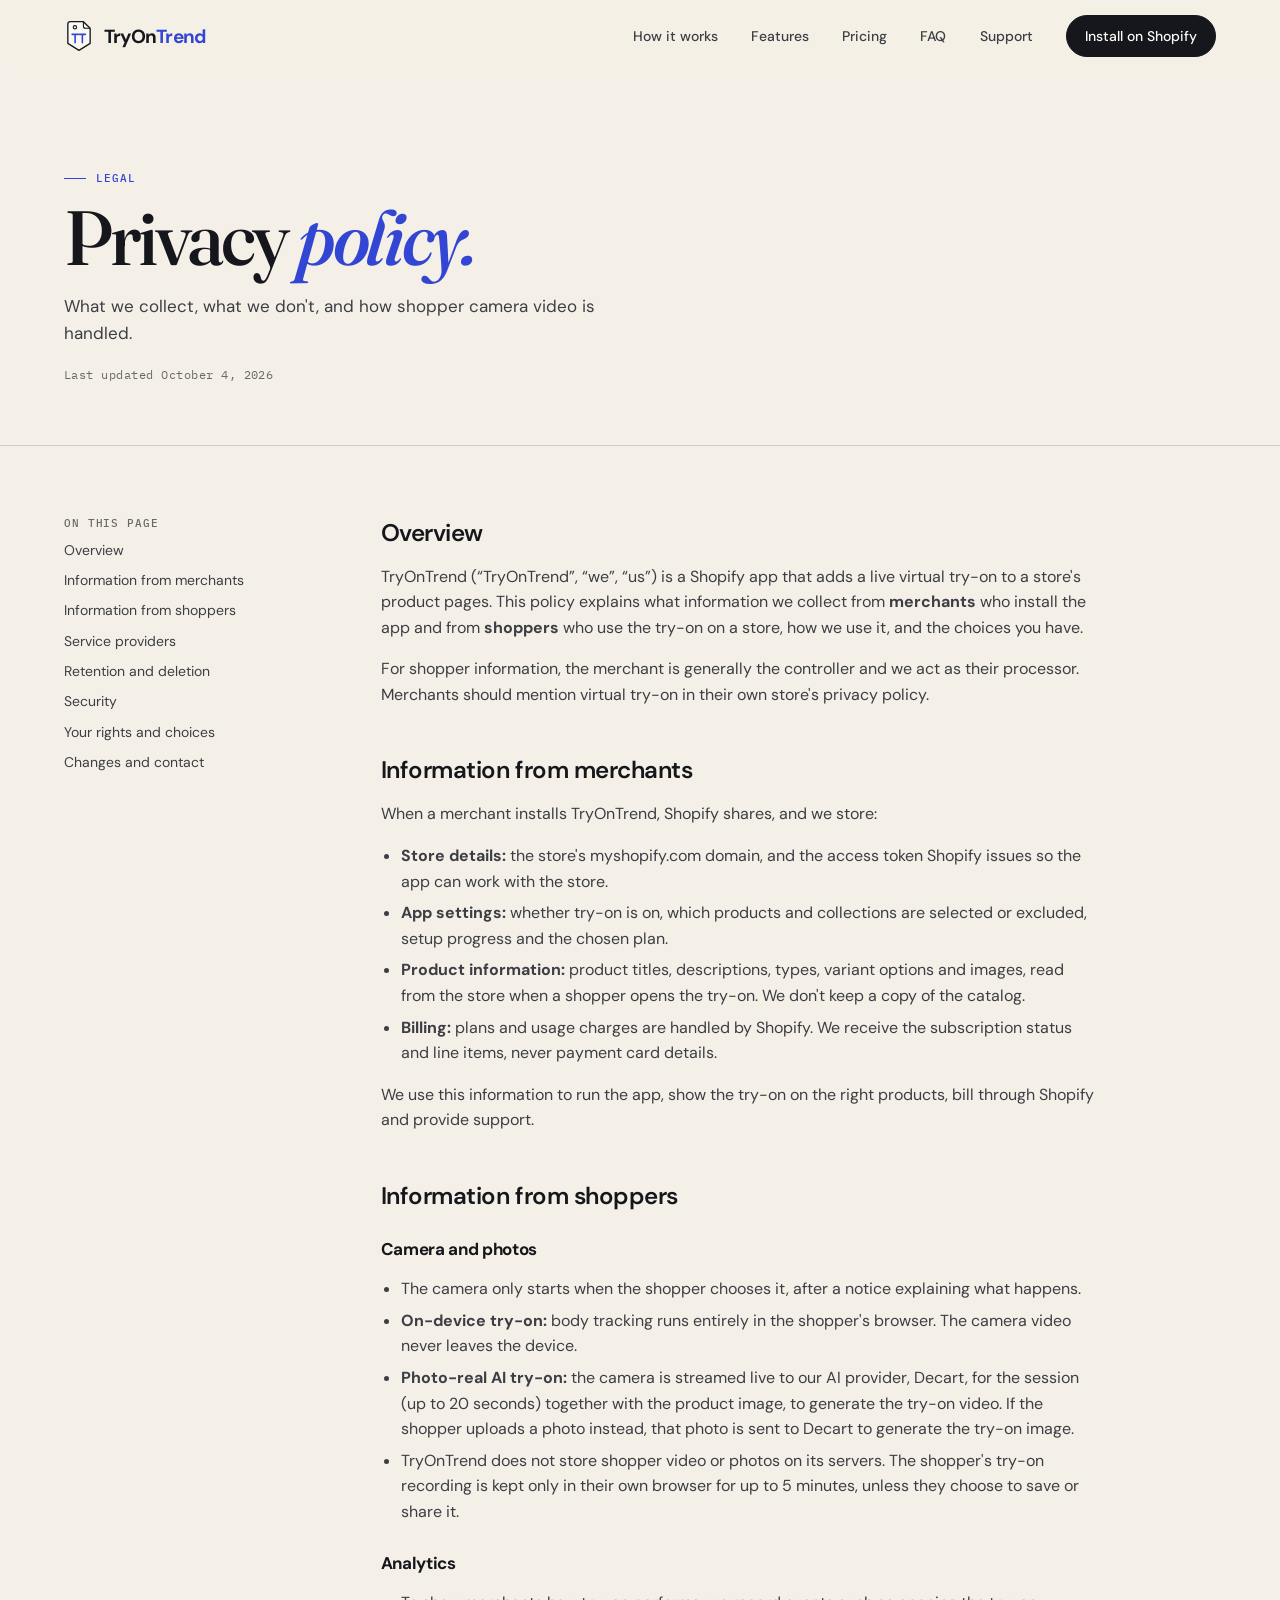
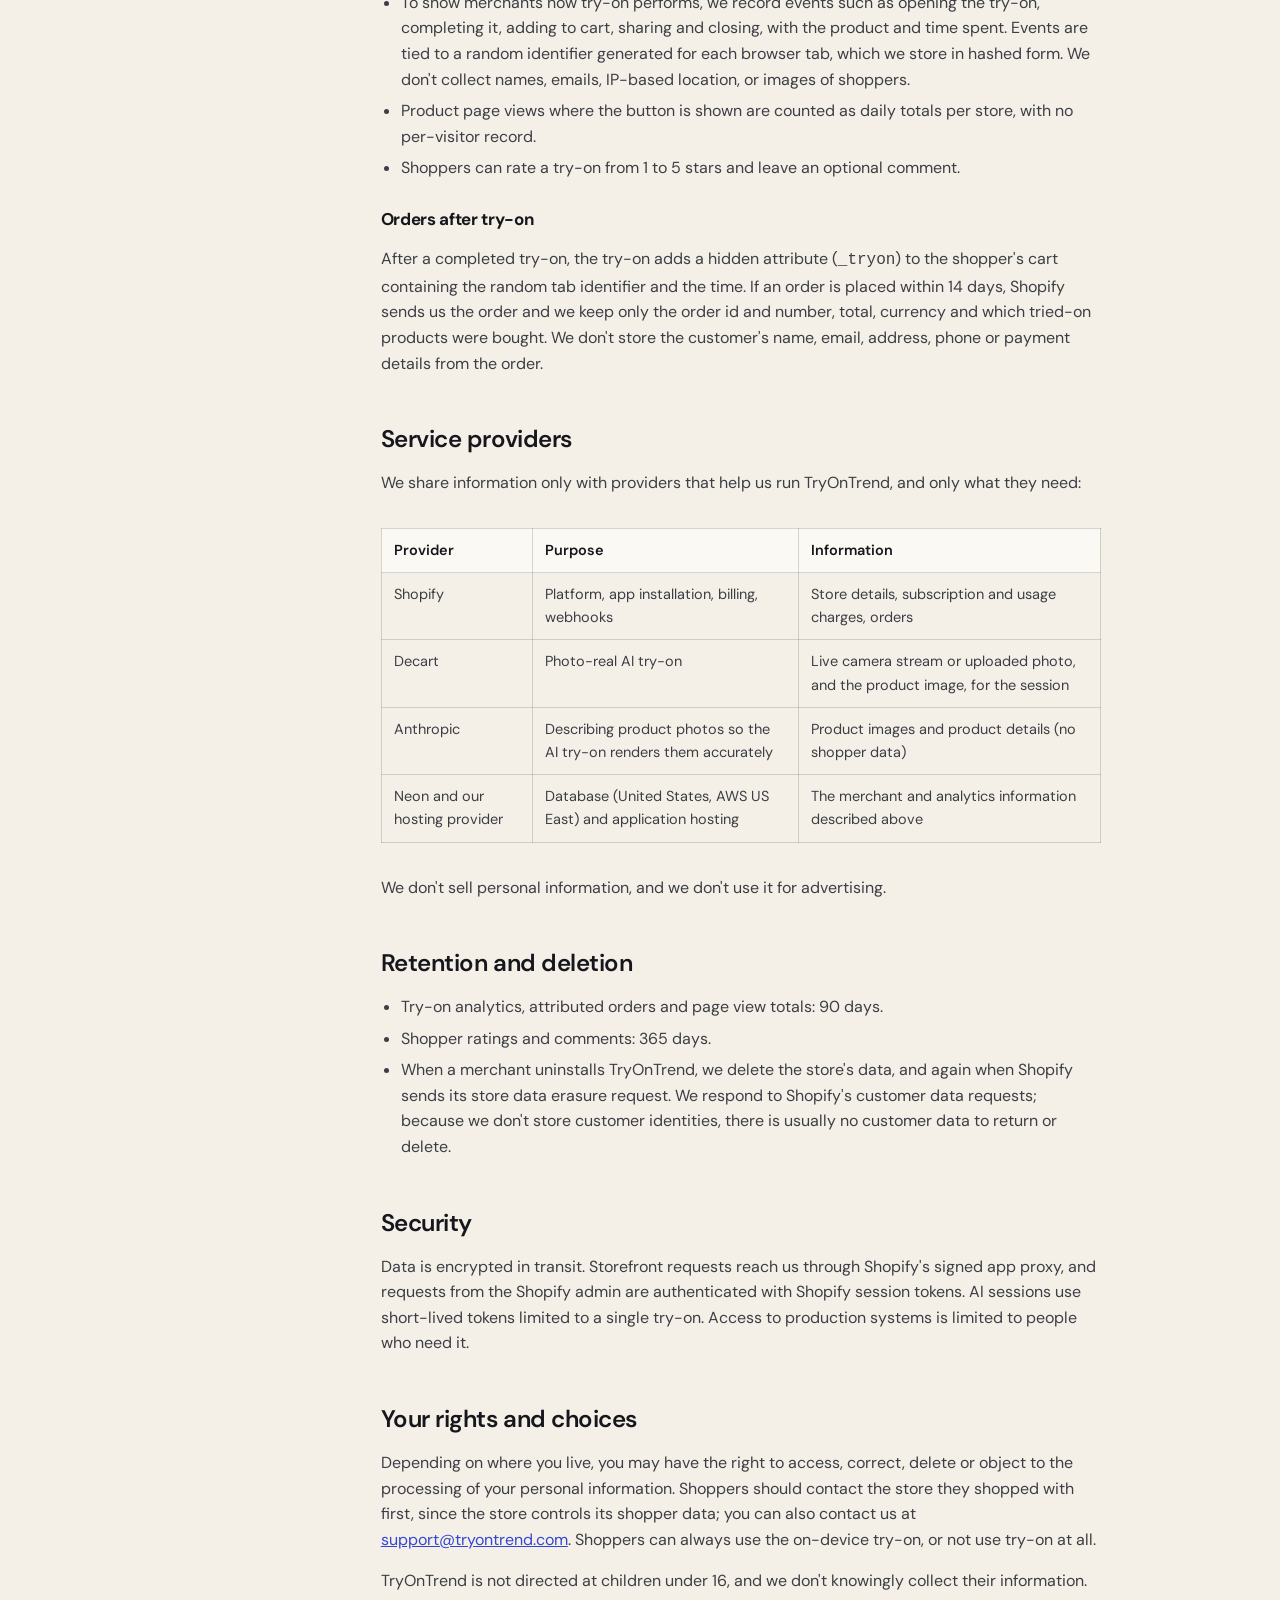
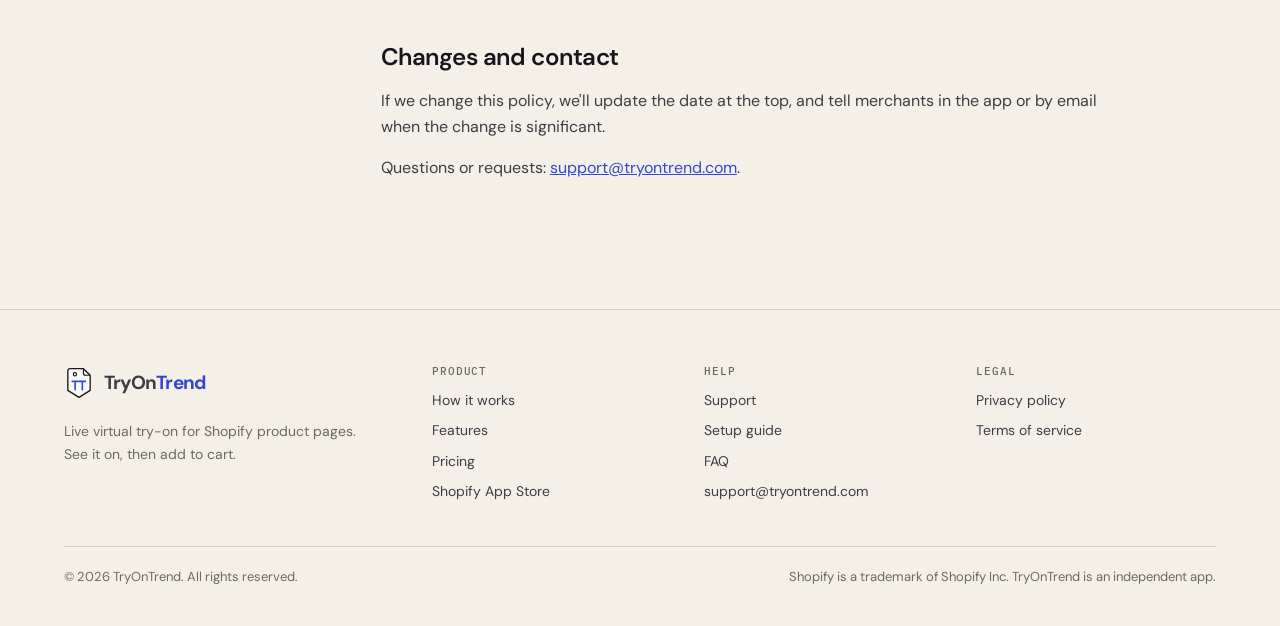
==== privacy/index.html @ 8ca2aa45 "Rebuild tryontrend.com: full site with support, privacy and terms - Home: hero, how it works, photo-" ====
<!doctype html>
<html lang="en">
<head>
  <meta charset="utf-8">
  <meta name="viewport" content="width=device-width, initial-scale=1">
  <title>Privacy policy · TryOnTrend</title>
  <meta name="description" content="How TryOnTrend handles merchant and shopper information, including camera video for virtual try-on.">
  <link rel="canonical" href="https://tryontrend.com/privacy/">
  <meta name="theme-color" content="#f4f0e7">
  <link rel="icon" href="/assets/favicon.svg" type="image/svg+xml">
  <meta property="og:type" content="website">
  <meta property="og:site_name" content="TryOnTrend">
  <meta property="og:title" content="Privacy policy · TryOnTrend">
  <meta property="og:description" content="How TryOnTrend handles merchant and shopper information, including camera video for virtual try-on.">
  <meta property="og:url" content="https://tryontrend.com/privacy/">
  <meta property="og:image" content="https://tryontrend.com/assets/img/og.jpg">
  <meta property="og:image:width" content="1200">
  <meta property="og:image:height" content="630">
  <meta name="twitter:card" content="summary_large_image">
  <link rel="preconnect" href="https://fonts.googleapis.com">
  <link rel="preconnect" href="https://fonts.gstatic.com" crossorigin>
  <link rel="stylesheet" href="https://fonts.googleapis.com/css2?family=DM+Sans:opsz,wght@9..40,400;9..40,500;9..40,600;9..40,700&family=Fraunces:ital,opsz,wght@0,9..144,500;1,9..144,500&family=IBM+Plex+Mono:wght@400;500&display=swap">
  <link rel="stylesheet" href="/assets/css/site.css">
  <script src="/assets/js/site.js" defer></script>
</head>
<body>
  <a class="skip-link" href="#main">Skip to content</a>
  <header class="site-header">
    <div class="wrap header-inner">
      <a class="brand" href="/" aria-label="TryOnTrend home"><svg viewBox="0 0 36 40" aria-hidden="true" focusable="false"><path d="M7.2 2.8h16.1l8.1 7.8v18.3L18 37.2 4.6 28.9V5.4a2.6 2.6 0 0 1 2.6-2.6Z" fill="#fbf9f3" stroke="#16171d" stroke-width="1.6" stroke-linejoin="round"/><path d="M23.3 3v5.2a2.4 2.4 0 0 0 2.4 2.4h5.2" fill="none" stroke="#16171d" stroke-width="1.3" stroke-linejoin="round"/><circle cx="13.1" cy="9.5" r="2" fill="none" stroke="#16171d" stroke-width="1.3"/><path d="M9.7 18h7.3M13.35 18v10M18.4 18h7.3M22.05 18v10" fill="none" stroke="#3346d3" stroke-width="1.9" stroke-linecap="round"/></svg><span class="brand-name">TryOn<span>Trend</span></span></a>
      <button class="menu-toggle" type="button" aria-expanded="false" aria-controls="nav-panel" aria-label="Open menu"><svg viewBox="0 0 24 24" fill="none" stroke="currentColor" stroke-width="2" stroke-linecap="round" stroke-linejoin="round" aria-hidden="true" focusable="false"><path d="M4 7h16M4 12h16M4 17h16"/></svg></button>
      <div class="nav-panel" id="nav-panel">
        <nav class="nav" aria-label="Main">
          <a href="/#how-it-works">How it works</a>
          <a href="/#features">Features</a>
          <a href="/#pricing">Pricing</a>
          <a href="/#faq">FAQ</a>
          <a href="/support/">Support</a>
          <a class="btn header-cta" href="https://apps.shopify.com/tryontrend">Install on Shopify</a>
        </nav>
      </div>
    </div>
  </header>

  <main id="main">
    <section class="page-hero">
      <div class="wrap">
        <p class="kicker">Legal</p>
        <h1 class="display">Privacy <em>policy.</em></h1>
        <p class="lede">What we collect, what we don't, and how shopper camera video is handled.</p>
        <p class="mono muted" style="margin-top:18px">Last updated October 4, 2026</p>
      </div>
    </section>
    <div class="wrap doc">
      <nav class="toc" aria-label="On this page">
        <p>On this page</p>
        <ol>
            <li><a href="#overview">Overview</a></li>
            <li><a href="#merchants">Information from merchants</a></li>
            <li><a href="#shoppers">Information from shoppers</a></li>
            <li><a href="#sharing">Service providers</a></li>
            <li><a href="#retention">Retention and deletion</a></li>
            <li><a href="#security">Security</a></li>
            <li><a href="#rights">Your rights and choices</a></li>
            <li><a href="#changes">Changes and contact</a></li>
        </ol>
      </nav>
      <article class="prose">
          <h2 id="overview">Overview</h2>
          <p>TryOnTrend (“TryOnTrend”, “we”, “us”) is a Shopify app that adds a live virtual try-on to a store's product pages. This policy explains what information we collect from <strong>merchants</strong> who install the app and from <strong>shoppers</strong> who use the try-on on a store, how we use it, and the choices you have.</p>
          <p>For shopper information, the merchant is generally the controller and we act as their processor. Merchants should mention virtual try-on in their own store's privacy policy.</p>
          <h2 id="merchants">Information from merchants</h2>
          <p>When a merchant installs TryOnTrend, Shopify shares, and we store:</p>
          <ul>
            <li><strong>Store details:</strong> the store's myshopify.com domain, and the access token Shopify issues so the app can work with the store.</li>
            <li><strong>App settings:</strong> whether try-on is on, which products and collections are selected or excluded, setup progress and the chosen plan.</li>
            <li><strong>Product information:</strong> product titles, descriptions, types, variant options and images, read from the store when a shopper opens the try-on. We don't keep a copy of the catalog.</li>
            <li><strong>Billing:</strong> plans and usage charges are handled by Shopify. We receive the subscription status and line items, never payment card details.</li>
          </ul>
          <p>We use this information to run the app, show the try-on on the right products, bill through Shopify and provide support.</p>
          <h2 id="shoppers">Information from shoppers</h2>
          <h3>Camera and photos</h3>
          <ul>
            <li>The camera only starts when the shopper chooses it, after a notice explaining what happens.</li>
            <li><strong>On-device try-on:</strong> body tracking runs entirely in the shopper's browser. The camera video never leaves the device.</li>
            <li><strong>Photo-real AI try-on:</strong> the camera is streamed live to our AI provider, Decart, for the session (up to 20 seconds) together with the product image, to generate the try-on video. If the shopper uploads a photo instead, that photo is sent to Decart to generate the try-on image.</li>
            <li>TryOnTrend does not store shopper video or photos on its servers. The shopper's try-on recording is kept only in their own browser for up to 5 minutes, unless they choose to save or share it.</li>
          </ul>
          <h3>Analytics</h3>
          <ul>
            <li>To show merchants how try-on performs, we record events such as opening the try-on, completing it, adding to cart, sharing and closing, with the product and time spent. Events are tied to a random identifier generated for each browser tab, which we store in hashed form. We don't collect names, emails, IP-based location, or images of shoppers.</li>
            <li>Product page views where the button is shown are counted as daily totals per store, with no per-visitor record.</li>
            <li>Shoppers can rate a try-on from 1 to 5 stars and leave an optional comment.</li>
          </ul>
          <h3>Orders after try-on</h3>
          <p>After a completed try-on, the try-on adds a hidden attribute (<code>_tryon</code>) to the shopper's cart containing the random tab identifier and the time. If an order is placed within 14 days, Shopify sends us the order and we keep only the order id and number, total, currency and which tried-on products were bought. We don't store the customer's name, email, address, phone or payment details from the order.</p>
          <h2 id="sharing">Service providers</h2>
          <p>We share information only with providers that help us run TryOnTrend, and only what they need:</p>
          <div class="table-scroll">
            <table>
              <thead><tr><th>Provider</th><th>Purpose</th><th>Information</th></tr></thead>
              <tbody>
                <tr><td>Shopify</td><td>Platform, app installation, billing, webhooks</td><td>Store details, subscription and usage charges, orders</td></tr>
                <tr><td>Decart</td><td>Photo-real AI try-on</td><td>Live camera stream or uploaded photo, and the product image, for the session</td></tr>
                <tr><td>Anthropic</td><td>Describing product photos so the AI try-on renders them accurately</td><td>Product images and product details (no shopper data)</td></tr>
                <tr><td>Neon and our hosting provider</td><td>Database (United States, AWS US East) and application hosting</td><td>The merchant and analytics information described above</td></tr>
              </tbody>
            </table>
          </div>
          <p>We don't sell personal information, and we don't use it for advertising.</p>
          <h2 id="retention">Retention and deletion</h2>
          <ul>
            <li>Try-on analytics, attributed orders and page view totals: 90 days.</li>
            <li>Shopper ratings and comments: 365 days.</li>
            <li>When a merchant uninstalls TryOnTrend, we delete the store's data, and again when Shopify sends its store data erasure request. We respond to Shopify's customer data requests; because we don't store customer identities, there is usually no customer data to return or delete.</li>
          </ul>
          <h2 id="security">Security</h2>
          <p>Data is encrypted in transit. Storefront requests reach us through Shopify's signed app proxy, and requests from the Shopify admin are authenticated with Shopify session tokens. AI sessions use short-lived tokens limited to a single try-on. Access to production systems is limited to people who need it.</p>
          <h2 id="rights">Your rights and choices</h2>
          <p>Depending on where you live, you may have the right to access, correct, delete or object to the processing of your personal information. Shoppers should contact the store they shopped with first, since the store controls its shopper data; you can also contact us at <a href="mailto:support@tryontrend.com">support@tryontrend.com</a>. Shoppers can always use the on-device try-on, or not use try-on at all.</p>
          <p>TryOnTrend is not directed at children under 16, and we don't knowingly collect their information.</p>
          <h2 id="changes">Changes and contact</h2>
          <p>If we change this policy, we'll update the date at the top, and tell merchants in the app or by email when the change is significant.</p>
          <p>Questions or requests: <a href="mailto:support@tryontrend.com">support@tryontrend.com</a>.</p>
      </article>
    </div>
  </main>
  <footer class="site-footer">
    <div class="wrap">
      <div class="footer-grid">
        <div>
          <a class="brand" href="/" aria-label="TryOnTrend home"><svg viewBox="0 0 36 40" aria-hidden="true" focusable="false"><path d="M7.2 2.8h16.1l8.1 7.8v18.3L18 37.2 4.6 28.9V5.4a2.6 2.6 0 0 1 2.6-2.6Z" fill="#fbf9f3" stroke="#16171d" stroke-width="1.6" stroke-linejoin="round"/><path d="M23.3 3v5.2a2.4 2.4 0 0 0 2.4 2.4h5.2" fill="none" stroke="#16171d" stroke-width="1.3" stroke-linejoin="round"/><circle cx="13.1" cy="9.5" r="2" fill="none" stroke="#16171d" stroke-width="1.3"/><path d="M9.7 18h7.3M13.35 18v10M18.4 18h7.3M22.05 18v10" fill="none" stroke="#3346d3" stroke-width="1.9" stroke-linecap="round"/></svg><span class="brand-name">TryOn<span>Trend</span></span></a>
          <p>Live virtual try-on for Shopify product pages. See it on, then add to cart.</p>
        </div>
        <div>
          <h2>Product</h2>
          <ul>
            <li><a href="/#how-it-works">How it works</a></li>
            <li><a href="/#features">Features</a></li>
            <li><a href="/#pricing">Pricing</a></li>
            <li><a href="https://apps.shopify.com/tryontrend">Shopify App Store</a></li>
          </ul>
        </div>
        <div>
          <h2>Help</h2>
          <ul>
            <li><a href="/support/">Support</a></li>
            <li><a href="/support/#setup">Setup guide</a></li>
            <li><a href="/#faq">FAQ</a></li>
            <li><a href="mailto:support@tryontrend.com">support@tryontrend.com</a></li>
          </ul>
        </div>
        <div>
          <h2>Legal</h2>
          <ul>
            <li><a href="/privacy/">Privacy policy</a></li>
            <li><a href="/terms/">Terms of service</a></li>
          </ul>
        </div>
      </div>
      <div class="footer-bottom">
        <span>© <span data-year>2026</span> TryOnTrend. All rights reserved.</span>
        <span>Shopify is a trademark of Shopify Inc. TryOnTrend is an independent app.</span>
      </div>
    </div>
  </footer>
</body>
</html>
---- assets/css/site.css ----
/* TryOnTrend site. Static, no build step. Shared by every page. */

:root {
  --paper: #f4f0e7;
  --paper-2: #fbf9f3;
  --paper-3: #ebe5d8;
  --ink: #16171d;
  --ink-2: #3d3e45;
  --muted: #6b6a62;
  --cobalt: #3346d3;
  --cobalt-deep: #2434b0;
  --cobalt-soft: #dde2ff;
  --tomato: #e15e43;
  --live: #1f8a4c;
  --line: rgba(22, 23, 29, 0.16);
  --line-strong: rgba(22, 23, 29, 0.32);
  --display: "Fraunces", Georgia, "Times New Roman", serif;
  --sans: "DM Sans", "Helvetica Neue", Arial, sans-serif;
  --mono: "IBM Plex Mono", ui-monospace, "SFMono-Regular", Menlo, monospace;
  --content: 1200px;
  --gutter: clamp(20px, 5vw, 64px);
  --radius: 14px;
}

*,
*::before,
*::after {
  box-sizing: border-box;
}

html {
  scroll-behavior: smooth;
  scroll-padding-top: 88px;
  -webkit-text-size-adjust: 100%;
}

@media (prefers-reduced-motion: reduce) {
  html {
    scroll-behavior: auto;
  }
  *,
  *::before,
  *::after {
    animation: none !important;
    transition: none !important;
  }
}

body {
  margin: 0;
  color: var(--ink);
  background: var(--paper);
  font: 16px/1.6 var(--sans);
  -webkit-font-smoothing: antialiased;
  overflow-x: hidden;
}

img {
  display: block;
  max-width: 100%;
  height: auto;
}

a {
  color: inherit;
}

a:focus-visible,
button:focus-visible,
summary:focus-visible {
  outline: 3px solid var(--tomato);
  outline-offset: 3px;
  border-radius: 4px;
}

.wrap {
  width: min(100% - var(--gutter) * 2, var(--content));
  margin-inline: auto;
}

.skip-link {
  position: absolute;
  left: 12px;
  top: -60px;
  z-index: 100;
  padding: 10px 14px;
  background: var(--ink);
  color: var(--paper-2);
  text-decoration: none;
  border-radius: 8px;
}

.skip-link:focus {
  top: 12px;
}

.visually-hidden {
  position: absolute !important;
  width: 1px;
  height: 1px;
  overflow: hidden;
  clip: rect(0 0 0 0);
  white-space: nowrap;
}

/* Type ------------------------------------------------------------------- */

.kicker {
  display: inline-flex;
  align-items: center;
  gap: 10px;
  margin: 0 0 18px;
  color: var(--cobalt);
  font: 500 11px/1 var(--mono);
  letter-spacing: 0.09em;
  text-transform: uppercase;
}

.kicker::before {
  content: "";
  width: 22px;
  height: 1px;
  background: currentColor;
}

.display {
  margin: 0;
  font-family: var(--display);
  font-weight: 500;
  letter-spacing: -0.045em;
  line-height: 0.95;
}

.display em {
  color: var(--cobalt);
  font-style: italic;
}

h2.display {
  font-size: clamp(40px, 5.4vw, 68px);
}

h3 {
  margin: 0;
  font-size: 20px;
  line-height: 1.25;
  letter-spacing: -0.02em;
}

.lede {
  max-width: 540px;
  margin: 18px 0 0;
  color: var(--ink-2);
  font-size: 17px;
}

.mono {
  font-family: var(--mono);
  font-size: 12px;
  letter-spacing: 0.04em;
}

.muted {
  color: var(--muted);
}

/* Buttons ------------------------------------------------------------------ */

.btn {
  display: inline-flex;
  align-items: center;
  justify-content: center;
  gap: 10px;
  min-height: 48px;
  padding: 0 22px;
  border: 1px solid var(--ink);
  border-radius: 999px;
  background: var(--ink);
  color: var(--paper-2);
  font: 600 14px/1 var(--sans);
  text-decoration: none;
  cursor: pointer;
  transition: background 0.2s, border-color 0.2s, color 0.2s, transform 0.2s;
}

.btn:hover {
  background: var(--cobalt);
  border-color: var(--cobalt);
  transform: translateY(-1px);
}

.btn-ghost {
  background: transparent;
  color: var(--ink);
  border-color: var(--line-strong);
}

.btn-ghost:hover {
  color: var(--paper-2);
}

.btn-light {
  background: var(--paper-2);
  color: var(--ink);
  border-color: var(--paper-2);
}

.btn-light:hover {
  background: var(--ink);
  border-color: var(--ink);
  color: var(--paper-2);
}

.btn svg {
  width: 16px;
  height: 16px;
  flex: none;
}

/* Header ------------------------------------------------------------------- */

.site-header {
  position: sticky;
  top: 0;
  z-index: 50;
  background: rgba(244, 240, 231, 0.86);
  backdrop-filter: saturate(1.4) blur(12px);
  -webkit-backdrop-filter: saturate(1.4) blur(12px);
  border-bottom: 1px solid transparent;
  transition: border-color 0.2s;
}

.site-header.scrolled {
  border-bottom-color: var(--line);
}

.header-inner {
  display: flex;
  align-items: center;
  justify-content: space-between;
  gap: 20px;
  min-height: 72px;
}

.brand {
  display: inline-flex;
  align-items: center;
  gap: 10px;
  text-decoration: none;
}

.brand svg {
  width: 30px;
  height: 34px;
  flex: none;
}

.brand-name {
  font: 700 19px/1 var(--sans);
  letter-spacing: -0.04em;
}

.brand-name span {
  color: var(--cobalt);
}

.nav {
  display: flex;
  align-items: center;
  gap: clamp(18px, 2.6vw, 34px);
}

.nav a {
  font-size: 14px;
  font-weight: 500;
  text-decoration: none;
  color: var(--ink-2);
  transition: color 0.2s;
}

.nav a:hover,
.nav a[aria-current="page"] {
  color: var(--cobalt);
}

.header-cta {
  min-height: 42px;
  padding: 0 18px;
}

.menu-toggle {
  display: none;
  align-items: center;
  justify-content: center;
  width: 44px;
  height: 44px;
  border: 1px solid var(--line-strong);
  border-radius: 999px;
  background: transparent;
  color: var(--ink);
  cursor: pointer;
}

.menu-toggle svg {
  width: 20px;
  height: 20px;
}

@media (max-width: 880px) {
  .menu-toggle {
    display: inline-flex;
  }
  .nav-panel {
    position: fixed;
    inset: 72px 0 auto;
    display: none;
    padding: 12px var(--gutter) 28px;
    background: var(--paper);
    border-bottom: 1px solid var(--line);
    box-shadow: 0 24px 40px -24px rgba(0, 0, 0, 0.25);
  }
  .nav-panel.open {
    display: block;
  }
  .nav {
    flex-direction: column;
    align-items: stretch;
    gap: 0;
  }
  .nav a {
    padding: 14px 0;
    font-size: 17px;
    border-bottom: 1px solid var(--line);
  }
  .nav .btn {
    margin-top: 18px;
    border-bottom: 0;
    color: var(--paper-2);
  }
}

@media (min-width: 881px) {
  .nav .btn {
    color: var(--paper-2);
  }
}

/* Sections ----------------------------------------------------------------- */

.section {
  padding: clamp(72px, 10vw, 128px) 0;
}

.section-head {
  display: grid;
  grid-template-columns: minmax(0, 1.2fr) minmax(0, 0.8fr);
  gap: 32px;
  align-items: end;
  margin-bottom: clamp(40px, 6vw, 64px);
}

.section-head .lede {
  justify-self: end;
  margin: 0;
}

@media (max-width: 800px) {
  .section-head {
    grid-template-columns: 1fr;
  }
  .section-head .lede {
    justify-self: start;
  }
}

.band {
  background: var(--paper-2);
  border-block: 1px solid var(--line);
}

.band-ink {
  background: var(--ink);
  color: var(--paper-2);
}

.band-ink .kicker {
  color: #9fb0ff;
}

.band-ink .lede,
.band-ink .muted {
  color: rgba(251, 249, 243, 0.72);
}

.band-cobalt {
  background: var(--cobalt);
  color: var(--paper-2);
}

.band-cobalt .kicker {
  color: var(--paper-2);
}

.band-cobalt .lede {
  color: rgba(251, 249, 243, 0.82);
}

.band-cobalt .display em {
  color: var(--paper-2);
}

/* Hero --------------------------------------------------------------------- */

.hero {
  display: grid;
  grid-template-columns: minmax(0, 1fr) minmax(0, 1fr);
  gap: clamp(32px, 6vw, 88px);
  align-items: center;
  padding: clamp(36px, 6vw, 80px) 0 clamp(64px, 8vw, 104px);
}

.hero h1 {
  font-size: clamp(56px, 7.6vw, 108px);
  line-height: 0.9;
}

.hero .lede {
  margin-top: 28px;
  font-size: 18px;
  max-width: 470px;
}

.hero-actions {
  display: flex;
  flex-wrap: wrap;
  gap: 12px;
  margin: 32px 0 26px;
}

.hero-facts {
  display: flex;
  flex-wrap: wrap;
  gap: 8px 20px;
  margin: 0;
  padding: 0;
  list-style: none;
  color: var(--ink-2);
  font-size: 14px;
}

.hero-facts li {
  display: inline-flex;
  align-items: center;
  gap: 8px;
}

.hero-facts svg {
  width: 16px;
  height: 16px;
  color: var(--cobalt);
}

.hero-media {
  position: relative;
}

.hero-photo {
  position: relative;
  overflow: hidden;
  border-radius: 22px;
  aspect-ratio: 4 / 5;
  background: var(--paper-3);
  box-shadow: 0 40px 80px -48px rgba(22, 23, 29, 0.55);
}

.hero-photo img {
  width: 100%;
  height: 100%;
  object-fit: cover;
}

.scan {
  position: absolute;
  inset: 0;
  pointer-events: none;
  background: linear-gradient(180deg, transparent 0%, rgba(51, 70, 211, 0.14) 48%, rgba(255, 255, 255, 0.55) 50%, rgba(51, 70, 211, 0.14) 52%, transparent 100%);
  background-size: 100% 220%;
  animation: scan 5.5s ease-in-out infinite;
  mix-blend-mode: screen;
}

@keyframes scan {
  0% {
    background-position: 0 120%;
  }
  60%,
  100% {
    background-position: 0 -120%;
  }
}

.live-chip {
  position: absolute;
  top: 18px;
  left: 18px;
  display: inline-flex;
  align-items: center;
  gap: 8px;
  padding: 7px 12px;
  border-radius: 999px;
  background: rgba(22, 23, 29, 0.72);
  color: #fff;
  font: 500 11px/1 var(--mono);
  letter-spacing: 0.06em;
  text-transform: uppercase;
  backdrop-filter: blur(6px);
}

.dot {
  position: relative;
  width: 8px;
  height: 8px;
  border-radius: 50%;
  background: #ff5a4a;
}

.dot::after {
  content: "";
  position: absolute;
  inset: -4px;
  border-radius: 50%;
  border: 2px solid #ff5a4a;
  opacity: 0;
  animation: ping 1.8s ease-out infinite;
}

@keyframes ping {
  0% {
    transform: scale(0.5);
    opacity: 0.8;
  }
  100% {
    transform: scale(1.6);
    opacity: 0;
  }
}

.timer {
  position: absolute;
  top: 18px;
  right: 18px;
  padding: 7px 12px;
  border-radius: 999px;
  background: rgba(255, 255, 255, 0.86);
  font: 500 12px/1 var(--mono);
}

.widget-card {
  position: absolute;
  left: clamp(-56px, -4vw, -16px);
  bottom: clamp(24px, 6%, 56px);
  width: min(300px, 78%);
  padding: 16px;
  border: 1px solid var(--line);
  border-radius: 16px;
  background: rgba(251, 249, 243, 0.96);
  box-shadow: 0 30px 60px -30px rgba(22, 23, 29, 0.5);
}

.widget-card .row {
  display: flex;
  align-items: center;
  gap: 12px;
}

.swatch {
  width: 44px;
  height: 52px;
  flex: none;
  border-radius: 8px;
  background: linear-gradient(160deg, #3f55e6, #2434b0);
}

.widget-card p {
  margin: 0;
}

.widget-card .title {
  font-weight: 600;
  font-size: 14px;
}

.widget-card .sub {
  color: var(--muted);
  font-size: 12px;
}

.widget-card .btn {
  width: 100%;
  min-height: 42px;
  margin-top: 14px;
  font-size: 13px;
}

.widget-card .tag {
  margin-top: 10px;
  color: var(--muted);
  font: 10px/1.4 var(--mono);
  letter-spacing: 0.04em;
}

.media-note {
  margin: 14px 0 0;
  text-align: right;
  color: var(--muted);
  font: 10.5px/1.4 var(--mono);
  letter-spacing: 0.05em;
}

@media (max-width: 900px) {
  .hero {
    grid-template-columns: 1fr;
  }
  .hero-media {
    max-width: 520px;
  }
  .widget-card {
    left: 12px;
  }
}

/* Ticker ------------------------------------------------------------------- */

.ticker {
  overflow: hidden;
  padding: 18px 0;
}

.ticker-track {
  display: flex;
  width: max-content;
  gap: 48px;
  animation: ticker 36s linear infinite;
}

.ticker-track span {
  display: inline-flex;
  align-items: center;
  gap: 48px;
  white-space: nowrap;
  font: 500 13px/1 var(--mono);
  letter-spacing: 0.06em;
  text-transform: uppercase;
}

.ticker-track span::after {
  content: "✳";
  color: #9fb0ff;
}

@keyframes ticker {
  to {
    transform: translateX(-50%);
  }
}

/* Steps -------------------------------------------------------------------- */

.steps {
  display: grid;
  grid-template-columns: repeat(3, minmax(0, 1fr));
  gap: 0;
  margin: 0;
  padding: 0;
  list-style: none;
  border-top: 1px solid var(--line-strong);
}

.steps li {
  padding: 28px 28px 8px 0;
}

.steps li + li {
  padding-left: 28px;
  border-left: 1px solid var(--line);
}

.step-no {
  display: block;
  margin-bottom: 36px;
  color: var(--cobalt);
  font: 500 12px/1 var(--mono);
  letter-spacing: 0.06em;
}

.steps h3 {
  font-family: var(--display);
  font-weight: 500;
  font-size: 28px;
  letter-spacing: -0.03em;
}

.steps p {
  margin: 10px 0 0;
  color: var(--ink-2);
}

@media (max-width: 800px) {
  .steps {
    grid-template-columns: 1fr;
  }
  .steps li,
  .steps li + li {
    padding: 24px 0;
    border-left: 0;
    border-bottom: 1px solid var(--line);
  }
  .step-no {
    margin-bottom: 14px;
  }
}

/* Modes -------------------------------------------------------------------- */

.modes {
  display: grid;
  grid-template-columns: repeat(2, minmax(0, 1fr));
  gap: 20px;
}

.mode {
  display: flex;
  flex-direction: column;
  gap: 14px;
  padding: clamp(24px, 3.4vw, 40px);
  border: 1px solid rgba(251, 249, 243, 0.28);
  border-radius: var(--radius);
}

.mode h3 {
  font-family: var(--display);
  font-weight: 500;
  font-size: clamp(30px, 3.4vw, 42px);
  line-height: 1;
  letter-spacing: -0.035em;
}

.mode p {
  margin: 0;
  color: rgba(251, 249, 243, 0.84);
}

.mode .label {
  display: inline-flex;
  align-self: flex-start;
  padding: 6px 10px;
  border-radius: 999px;
  background: rgba(251, 249, 243, 0.16);
  font: 500 11px/1 var(--mono);
  letter-spacing: 0.06em;
  text-transform: uppercase;
}

.mode-featured {
  background: var(--paper-2);
  color: var(--ink);
  border-color: var(--paper-2);
}

.mode-featured p {
  color: var(--ink-2);
}

.mode-featured .label {
  background: var(--cobalt-soft);
  color: var(--cobalt-deep);
}

.ticks {
  display: grid;
  gap: 8px;
  margin: 6px 0 0;
  padding: 0;
  list-style: none;
  font-size: 15px;
}

.ticks li {
  display: flex;
  gap: 10px;
}

.ticks li::before {
  content: "";
  flex: none;
  width: 16px;
  height: 16px;
  margin-top: 4px;
  background: currentColor;
  -webkit-mask: url("data:image/svg+xml,%3Csvg xmlns='http://www.w3.org/2000/svg' viewBox='0 0 24 24' fill='none' stroke='black' stroke-width='2.6' stroke-linecap='round' stroke-linejoin='round'%3E%3Cpath d='M20 6 9 17l-5-5'/%3E%3C/svg%3E") center / contain no-repeat;
  mask: url("data:image/svg+xml,%3Csvg xmlns='http://www.w3.org/2000/svg' viewBox='0 0 24 24' fill='none' stroke='black' stroke-width='2.6' stroke-linecap='round' stroke-linejoin='round'%3E%3Cpath d='M20 6 9 17l-5-5'/%3E%3C/svg%3E") center / contain no-repeat;
  opacity: 0.85;
}

.mode-featured .ticks li::before {
  color: var(--cobalt);
}

.fine {
  margin-top: auto !important;
  padding-top: 14px;
  border-top: 1px solid currentColor;
  border-color: rgba(127, 127, 127, 0.25);
  font-size: 13px;
}

@media (max-width: 800px) {
  .modes {
    grid-template-columns: 1fr;
  }
}

/* Features ----------------------------------------------------------------- */

.features {
  display: grid;
  grid-template-columns: repeat(3, minmax(0, 1fr));
  gap: 20px;
}

.feature {
  display: flex;
  flex-direction: column;
  gap: 10px;
  padding: 26px;
  border: 1px solid var(--line);
  border-radius: var(--radius);
  background: var(--paper-2);
}

.feature p {
  margin: 0;
  color: var(--ink-2);
  font-size: 15px;
}

.icon {
  display: grid;
  place-items: center;
  width: 42px;
  height: 42px;
  margin-bottom: 6px;
  border-radius: 12px;
  background: var(--cobalt-soft);
  color: var(--cobalt-deep);
}

.icon svg {
  width: 20px;
  height: 20px;
}

@media (max-width: 960px) {
  .features {
    grid-template-columns: repeat(2, minmax(0, 1fr));
  }
}

@media (max-width: 620px) {
  .features {
    grid-template-columns: 1fr;
  }
}

/* Dashboard preview ------------------------------------------------------------ */

.split {
  display: grid;
  grid-template-columns: minmax(0, 0.9fr) minmax(0, 1.1fr);
  gap: clamp(32px, 6vw, 80px);
  align-items: center;
}

@media (max-width: 900px) {
  .split {
    grid-template-columns: 1fr;
  }
}

.dash {
  padding: 22px;
  border: 1px solid var(--line);
  border-radius: 18px;
  background: #fff;
  box-shadow: 0 40px 70px -50px rgba(22, 23, 29, 0.6);
}

.dash-top {
  display: flex;
  justify-content: space-between;
  align-items: center;
  margin-bottom: 16px;
}

.dash-top strong {
  font-size: 15px;
}

.pill {
  padding: 5px 10px;
  border: 1px solid var(--line);
  border-radius: 999px;
  color: var(--muted);
  font: 500 10.5px/1 var(--mono);
  letter-spacing: 0.04em;
  text-transform: uppercase;
}

.kpis {
  display: grid;
  grid-template-columns: repeat(3, minmax(0, 1fr));
  gap: 10px;
}

.kpi {
  padding: 14px;
  border: 1px solid var(--line);
  border-radius: 12px;
}

.kpi span {
  display: block;
  color: var(--muted);
  font-size: 12px;
}

.kpi strong {
  display: block;
  margin-top: 4px;
  font: 600 24px/1.1 var(--sans);
  letter-spacing: -0.03em;
}

.bars {
  display: flex;
  align-items: flex-end;
  gap: 5px;
  height: 120px;
  margin-top: 18px;
  padding-bottom: 8px;
  border-bottom: 1px solid var(--line);
}

.bars i {
  flex: 1;
  border-radius: 4px 4px 0 0;
  background: rgba(51, 70, 211, 0.72);
}

.orders {
  display: flex;
  gap: 5px;
  height: 14px;
  margin-top: 8px;
}

.orders i {
  flex: 1;
  display: grid;
  place-items: center;
}

.orders i.o::after {
  content: "";
  width: 7px;
  height: 7px;
  border-radius: 50%;
  background: var(--live);
}

.legend {
  display: flex;
  gap: 16px;
  margin-top: 12px;
  color: var(--muted);
  font-size: 12px;
}

.legend span {
  display: inline-flex;
  align-items: center;
  gap: 6px;
}

.legend i {
  width: 9px;
  height: 9px;
  border-radius: 2px;
  background: rgba(51, 70, 211, 0.72);
}

.legend i.g {
  border-radius: 50%;
  background: var(--live);
}

.dash-note {
  margin: 12px 0 0;
  color: var(--muted);
  font: 10.5px/1.4 var(--mono);
}

@media (max-width: 520px) {
  .kpis {
    grid-template-columns: 1fr;
  }
}

.checklist {
  display: grid;
  gap: 18px;
  margin: 28px 0 0;
  padding: 0;
  list-style: none;
}

.checklist li {
  display: grid;
  grid-template-columns: 110px 1fr;
  gap: 16px;
  padding-top: 18px;
  border-top: 1px solid var(--line);
}

.checklist b {
  color: var(--cobalt);
  font: 500 12px/1.6 var(--mono);
  letter-spacing: 0.06em;
  text-transform: uppercase;
}

.checklist p {
  margin: 0;
  color: var(--ink-2);
}

/* Privacy band ----------------------------------------------------------------- */

.privacy-grid {
  display: grid;
  grid-template-columns: repeat(4, minmax(0, 1fr));
  gap: 0;
  border-top: 1px solid rgba(251, 249, 243, 0.25);
}

.privacy-grid div {
  padding: 26px 24px 0 0;
}

.privacy-grid div + div {
  padding-left: 24px;
  border-left: 1px solid rgba(251, 249, 243, 0.18);
}

.privacy-grid h3 {
  font-size: 17px;
}

.privacy-grid p {
  margin: 8px 0 0;
  color: rgba(251, 249, 243, 0.72);
  font-size: 15px;
}

@media (max-width: 900px) {
  .privacy-grid {
    grid-template-columns: 1fr 1fr;
  }
  .privacy-grid div,
  .privacy-grid div + div {
    padding: 22px 16px 22px 0;
    border-left: 0;
    border-bottom: 1px solid rgba(251, 249, 243, 0.14);
  }
}

@media (max-width: 560px) {
  .privacy-grid {
    grid-template-columns: 1fr;
  }
}

/* Pricing ------------------------------------------------------------------ */

.plans {
  display: grid;
  grid-template-columns: repeat(4, minmax(0, 1fr));
  gap: 16px;
}

.plan {
  display: flex;
  flex-direction: column;
  gap: 16px;
  padding: 26px;
  border: 1px solid var(--line);
  border-radius: var(--radius);
  background: var(--paper-2);
}

.plan-name {
  display: flex;
  justify-content: space-between;
  align-items: center;
  font-weight: 600;
}

.badge {
  padding: 5px 9px;
  border-radius: 999px;
  background: var(--cobalt);
  color: var(--paper-2);
  font: 500 10px/1 var(--mono);
  letter-spacing: 0.06em;
  text-transform: uppercase;
}

.price {
  display: flex;
  align-items: baseline;
  gap: 6px;
  margin: 0;
}

.price strong {
  font: 500 52px/1 var(--display);
  letter-spacing: -0.05em;
}

.price span {
  color: var(--muted);
  font-size: 14px;
}

.plan .ticks {
  font-size: 14.5px;
}

.plan .ticks li::before {
  color: var(--cobalt);
}

.plan .btn {
  margin-top: auto;
}

.plan-featured {
  background: var(--ink);
  color: var(--paper-2);
  border-color: var(--ink);
}

.plan-featured .price span,
.plan-featured .muted {
  color: rgba(251, 249, 243, 0.68);
}

.plan-featured .ticks li::before {
  color: #9fb0ff;
}

.plan-featured .btn {
  background: var(--paper-2);
  color: var(--ink);
  border-color: var(--paper-2);
}

.plan-featured .btn:hover {
  background: var(--cobalt);
  border-color: var(--cobalt);
  color: var(--paper-2);
}

.pricing-notes {
  display: grid;
  grid-template-columns: repeat(3, minmax(0, 1fr));
  gap: 20px;
  margin-top: 28px;
  color: var(--ink-2);
  font-size: 14.5px;
}

.pricing-notes p {
  margin: 0;
  padding-top: 14px;
  border-top: 1px solid var(--line);
}

@media (max-width: 1040px) {
  .plans {
    grid-template-columns: repeat(2, minmax(0, 1fr));
  }
}

@media (max-width: 760px) {
  .pricing-notes {
    grid-template-columns: 1fr;
  }
}

@media (max-width: 560px) {
  .plans {
    grid-template-columns: 1fr;
  }
}

/* FAQ ---------------------------------------------------------------------- */

.faq {
  border-top: 1px solid var(--line-strong);
}

.faq details {
  border-bottom: 1px solid var(--line);
}

.faq summary {
  display: flex;
  justify-content: space-between;
  align-items: center;
  gap: 20px;
  padding: 22px 0;
  cursor: pointer;
  list-style: none;
  font-size: 18px;
  font-weight: 600;
  letter-spacing: -0.01em;
}

.faq summary::-webkit-details-marker {
  display: none;
}

.faq summary::after {
  content: "+";
  flex: none;
  display: grid;
  place-items: center;
  width: 32px;
  height: 32px;
  border: 1px solid var(--line-strong);
  border-radius: 50%;
  font: 400 18px/1 var(--sans);
  transition: transform 0.2s;
}

.faq details[open] summary::after {
  transform: rotate(45deg);
}

.faq details p {
  max-width: 760px;
  margin: 0 0 22px;
  color: var(--ink-2);
}

/* CTA + footer --------------------------------------------------------------- */

.closing {
  text-align: center;
}

.closing .display {
  font-size: clamp(48px, 7vw, 96px);
}

.closing .lede {
  margin-inline: auto;
}

.closing .hero-actions {
  justify-content: center;
}

.site-footer {
  padding: 56px 0 40px;
  border-top: 1px solid var(--line);
  font-size: 14px;
}

.footer-grid {
  display: grid;
  grid-template-columns: 1.4fr repeat(3, 1fr);
  gap: 32px;
}

.footer-grid h2 {
  margin: 0 0 12px;
  color: var(--muted);
  font: 500 11px/1 var(--mono);
  letter-spacing: 0.08em;
  text-transform: uppercase;
}

.footer-grid ul {
  display: grid;
  gap: 8px;
  margin: 0;
  padding: 0;
  list-style: none;
}

.footer-grid a {
  text-decoration: none;
  color: var(--ink-2);
}

.footer-grid a:hover {
  color: var(--cobalt);
}

.footer-grid p {
  max-width: 300px;
  margin: 14px 0 0;
  color: var(--muted);
}

.footer-bottom {
  display: flex;
  flex-wrap: wrap;
  justify-content: space-between;
  gap: 12px;
  margin-top: 44px;
  padding-top: 20px;
  border-top: 1px solid var(--line);
  color: var(--muted);
  font-size: 13px;
}

@media (max-width: 760px) {
  .footer-grid {
    grid-template-columns: 1fr 1fr;
  }
  .footer-grid > div:first-child {
    grid-column: 1 / -1;
  }
}

/* Document pages (privacy, terms, support) -------------------------------------- */

.page-hero {
  padding: clamp(48px, 7vw, 88px) 0 clamp(32px, 4vw, 48px);
  border-bottom: 1px solid var(--line);
}

.page-hero h1 {
  font-size: clamp(48px, 6vw, 80px);
}

.doc {
  display: grid;
  grid-template-columns: 240px minmax(0, 1fr);
  gap: clamp(32px, 6vw, 80px);
  padding: clamp(40px, 6vw, 72px) 0 clamp(72px, 9vw, 112px);
}

.toc {
  position: sticky;
  top: 96px;
  align-self: start;
  font-size: 14px;
}

.toc p {
  margin: 0 0 10px;
  color: var(--muted);
  font: 500 11px/1 var(--mono);
  letter-spacing: 0.08em;
  text-transform: uppercase;
}

.toc ol {
  display: grid;
  gap: 8px;
  margin: 0;
  padding: 0;
  list-style: none;
}

.toc a {
  color: var(--ink-2);
  text-decoration: none;
}

.toc a:hover {
  color: var(--cobalt);
}

.prose {
  max-width: 720px;
  color: var(--ink-2);
}

.prose h2 {
  margin: 48px 0 12px;
  color: var(--ink);
  font: 600 24px/1.25 var(--sans);
  letter-spacing: -0.02em;
}

.prose h2:first-child {
  margin-top: 0;
}

.prose h3 {
  margin: 28px 0 8px;
  color: var(--ink);
  font-size: 17px;
}

.prose p,
.prose li {
  font-size: 16px;
}

.prose ul {
  padding-left: 20px;
}

.prose li + li {
  margin-top: 6px;
}

.prose a {
  color: var(--cobalt);
}

.prose table {
  width: 100%;
  margin: 16px 0;
  border-collapse: collapse;
  font-size: 14.5px;
}

.prose th,
.prose td {
  padding: 10px 12px;
  border: 1px solid var(--line);
  text-align: left;
  vertical-align: top;
}

.prose th {
  background: var(--paper-2);
  color: var(--ink);
  font-weight: 600;
}

.table-scroll {
  overflow-x: auto;
}

.callout {
  margin: 20px 0;
  padding: 16px 18px;
  border-left: 3px solid var(--cobalt);
  border-radius: 0 10px 10px 0;
  background: var(--paper-2);
}

@media (max-width: 860px) {
  .doc {
    grid-template-columns: 1fr;
  }
  .toc {
    position: static;
  }
}

/* Support page ---------------------------------------------------------------- */

.contact-grid {
  display: grid;
  grid-template-columns: repeat(3, minmax(0, 1fr));
  gap: 16px;
  margin-top: clamp(32px, 5vw, 48px);
}

.contact-card {
  display: flex;
  flex-direction: column;
  gap: 10px;
  padding: 24px;
  border: 1px solid var(--line);
  border-radius: var(--radius);
  background: var(--paper-2);
}

.contact-card p {
  margin: 0;
  color: var(--ink-2);
  font-size: 15px;
}

.contact-card .btn {
  margin-top: auto;
  align-self: flex-start;
}

@media (max-width: 860px) {
  .contact-grid {
    grid-template-columns: 1fr;
  }
}

.setup-steps {
  counter-reset: s;
  display: grid;
  gap: 0;
  margin: 0;
  padding: 0;
  list-style: none;
  border-top: 1px solid var(--line-strong);
}

.setup-steps li {
  counter-increment: s;
  display: grid;
  grid-template-columns: 56px 1fr;
  gap: 16px;
  padding: 22px 0;
  border-bottom: 1px solid var(--line);
}

.setup-steps li::before {
  content: counter(s, decimal-leading-zero);
  color: var(--cobalt);
  font: 500 14px/1.6 var(--mono);
}

.setup-steps h3 {
  font-size: 18px;
}

.setup-steps p {
  margin: 6px 0 0;
  color: var(--ink-2);
}

/* 404 -------------------------------------------------------------------------- */

.not-found {
  display: grid;
  place-items: center;
  min-height: 62vh;
  padding: 64px 0;
  text-align: center;
}

.not-found .display {
  font-size: clamp(64px, 10vw, 140px);
}
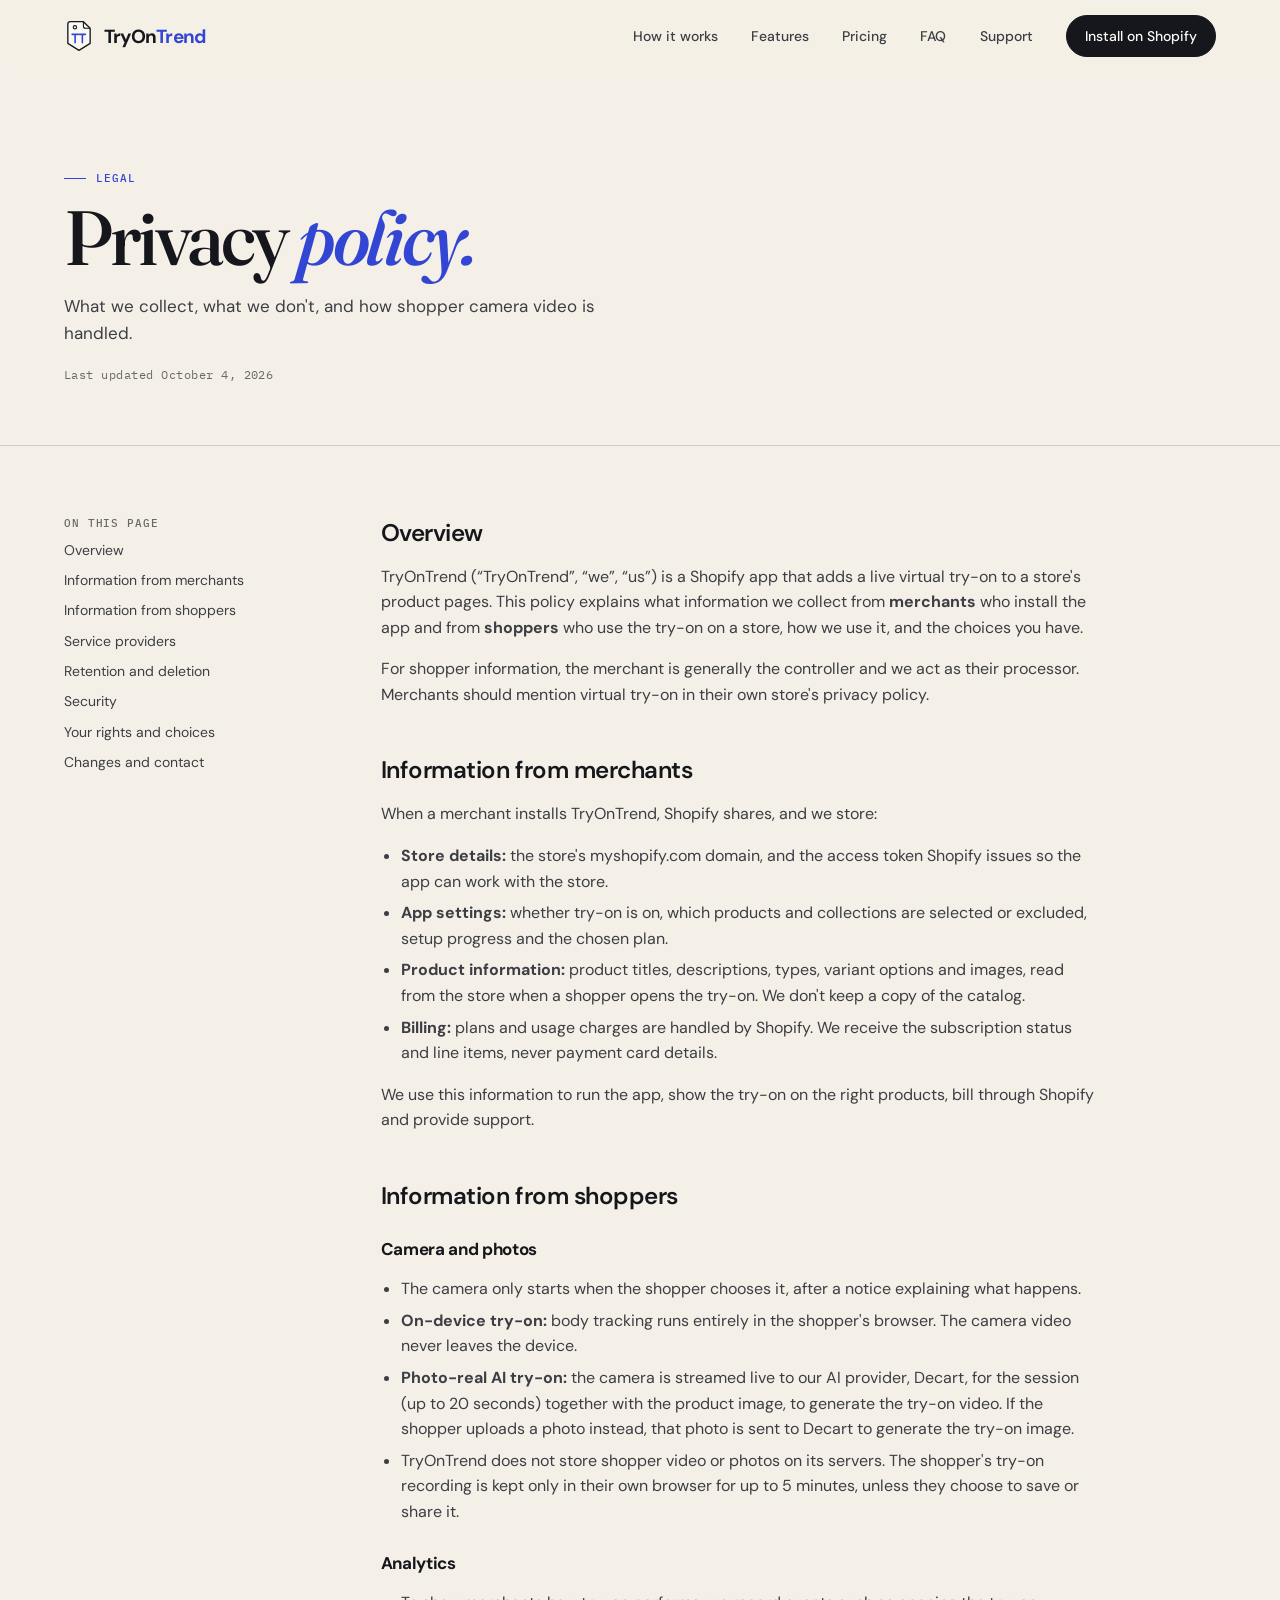
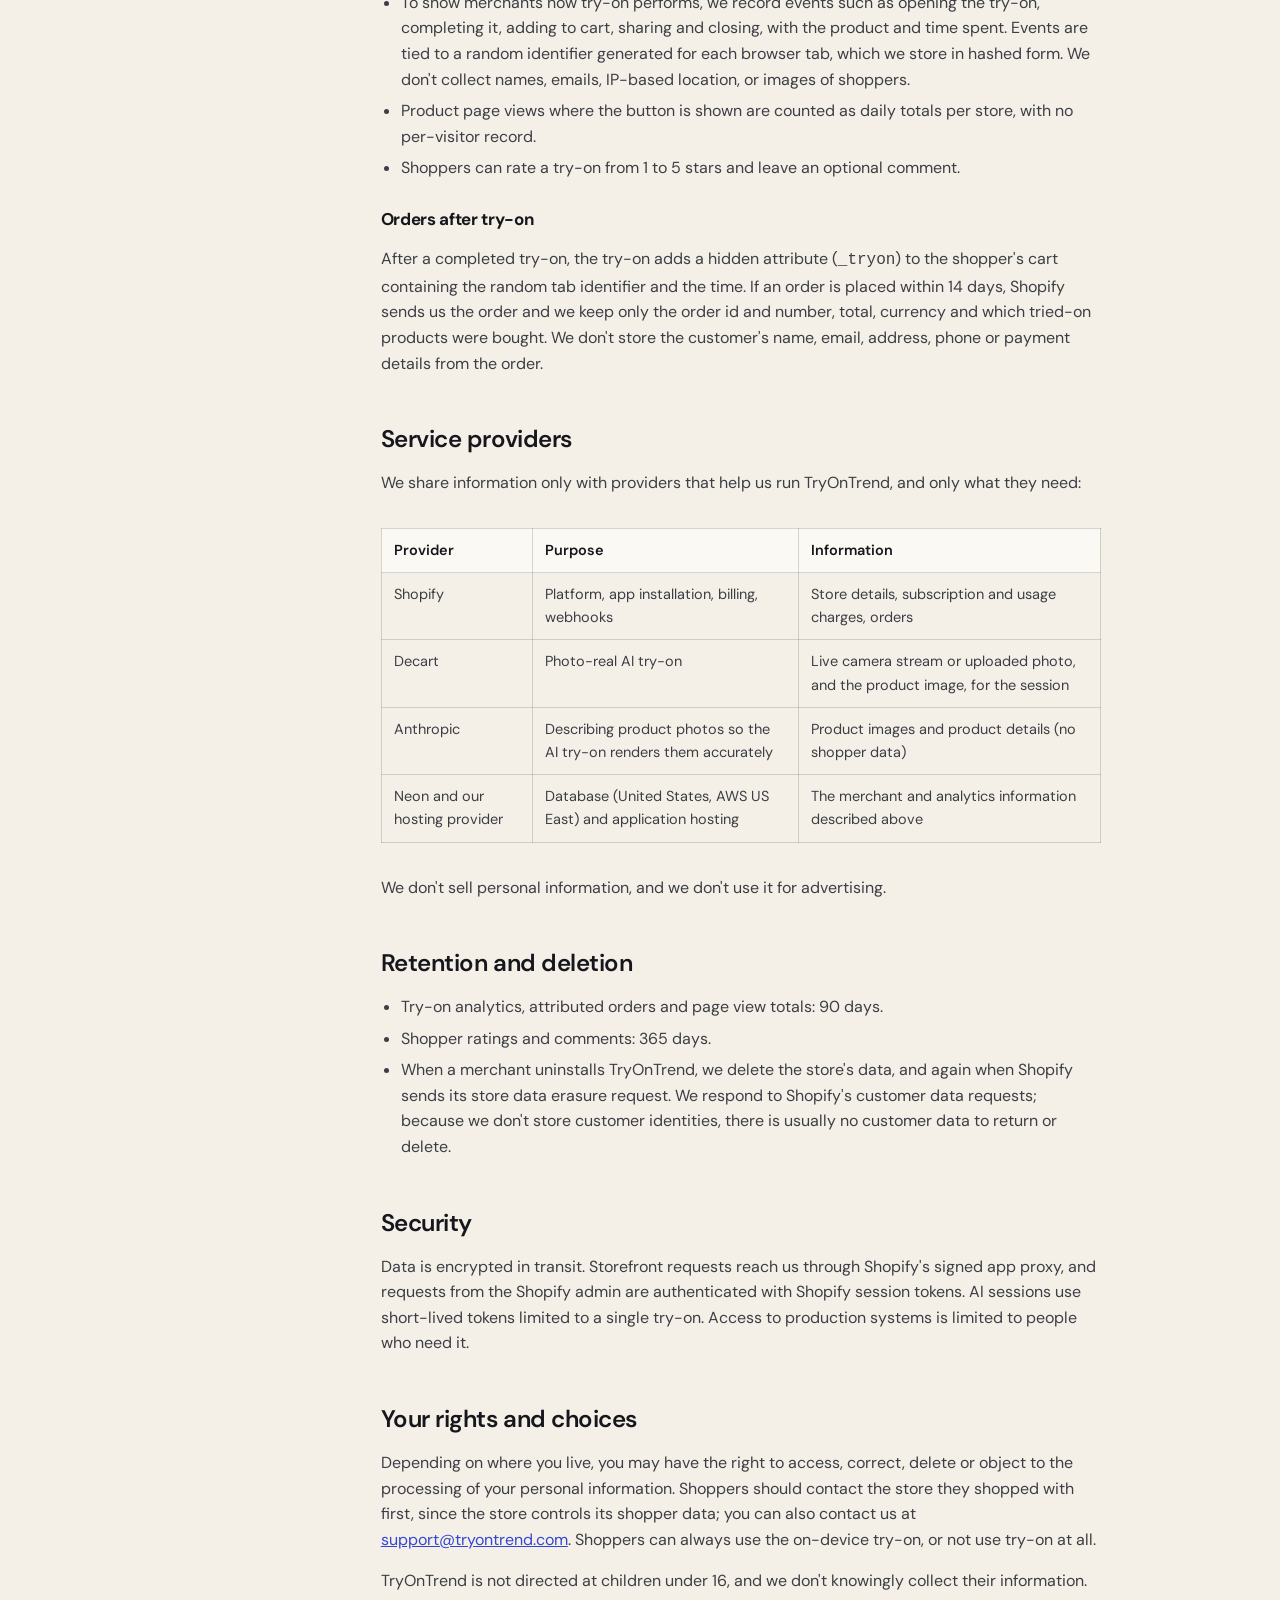
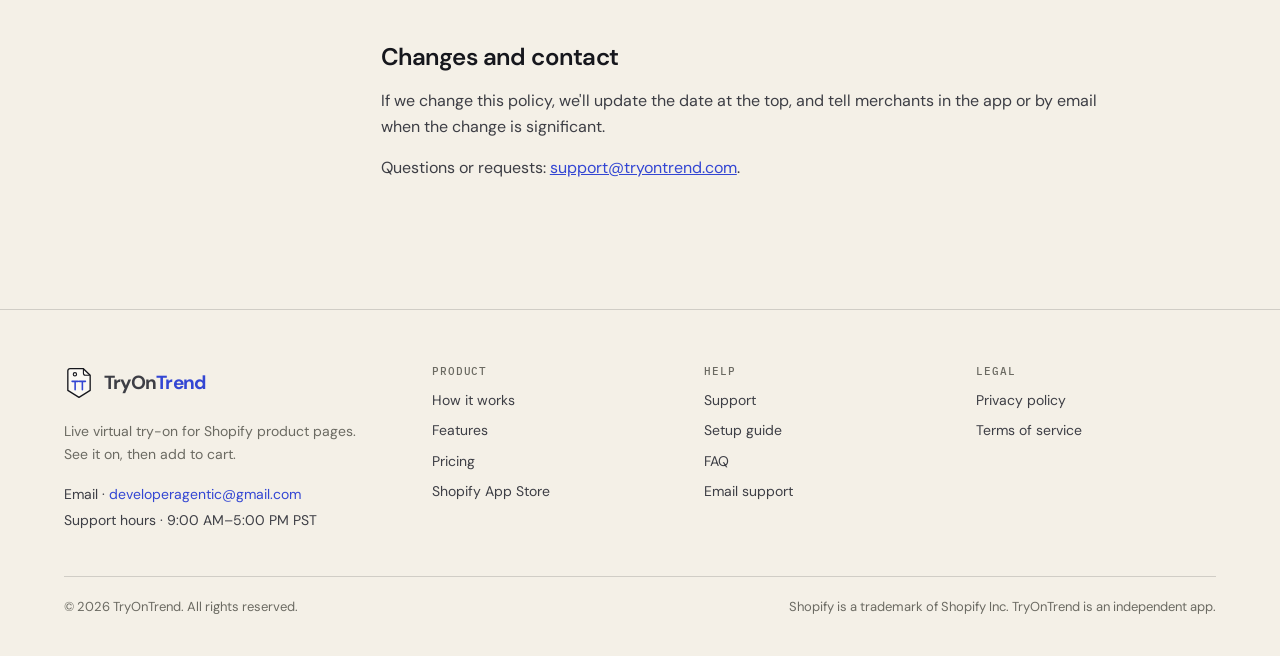
==== commit 275782b9: "Footer: contact email and support hours Co-Authored-By: Claude Opus 5.5 (1M context) <noreply@anthro" ====
--- a/privacy/index.html
+++ b/privacy/index.html
@@ -131,6 +131,10 @@
         <div>
           <a class="brand" href="/" aria-label="TryOnTrend home"><svg viewBox="0 0 36 40" aria-hidden="true" focusable="false"><path d="M7.2 2.8h16.1l8.1 7.8v18.3L18 37.2 4.6 28.9V5.4a2.6 2.6 0 0 1 2.6-2.6Z" fill="#fbf9f3" stroke="#16171d" stroke-width="1.6" stroke-linejoin="round"/><path d="M23.3 3v5.2a2.4 2.4 0 0 0 2.4 2.4h5.2" fill="none" stroke="#16171d" stroke-width="1.3" stroke-linejoin="round"/><circle cx="13.1" cy="9.5" r="2" fill="none" stroke="#16171d" stroke-width="1.3"/><path d="M9.7 18h7.3M13.35 18v10M18.4 18h7.3M22.05 18v10" fill="none" stroke="#3346d3" stroke-width="1.9" stroke-linecap="round"/></svg><span class="brand-name">TryOn<span>Trend</span></span></a>
           <p>Live virtual try-on for Shopify product pages. See it on, then add to cart.</p>
+          <address class="footer-contact">
+            <span>Email · <a href="mailto:developeragentic@gmail.com">developeragentic@gmail.com</a></span>
+            <span>Support hours · 9:00 AM–5:00 PM PST</span>
+          </address>
         </div>
         <div>
           <h2>Product</h2>
@@ -147,7 +151,7 @@
             <li><a href="/support/">Support</a></li>
             <li><a href="/support/#setup">Setup guide</a></li>
             <li><a href="/#faq">FAQ</a></li>
-            <li><a href="mailto:support@tryontrend.com">support@tryontrend.com</a></li>
+            <li><a href="mailto:developeragentic@gmail.com">Email support</a></li>
           </ul>
         </div>
         <div>
--- a/assets/css/site.css
+++ b/assets/css/site.css
@@ -1560,3 +1560,15 @@
 .not-found .display {
   font-size: clamp(64px, 10vw, 140px);
 }
+
+.footer-contact {
+  display: grid;
+  gap: 4px;
+  margin-top: 18px;
+  font-style: normal;
+  color: var(--ink-2);
+}
+
+.footer-contact a {
+  color: var(--cobalt);
+}
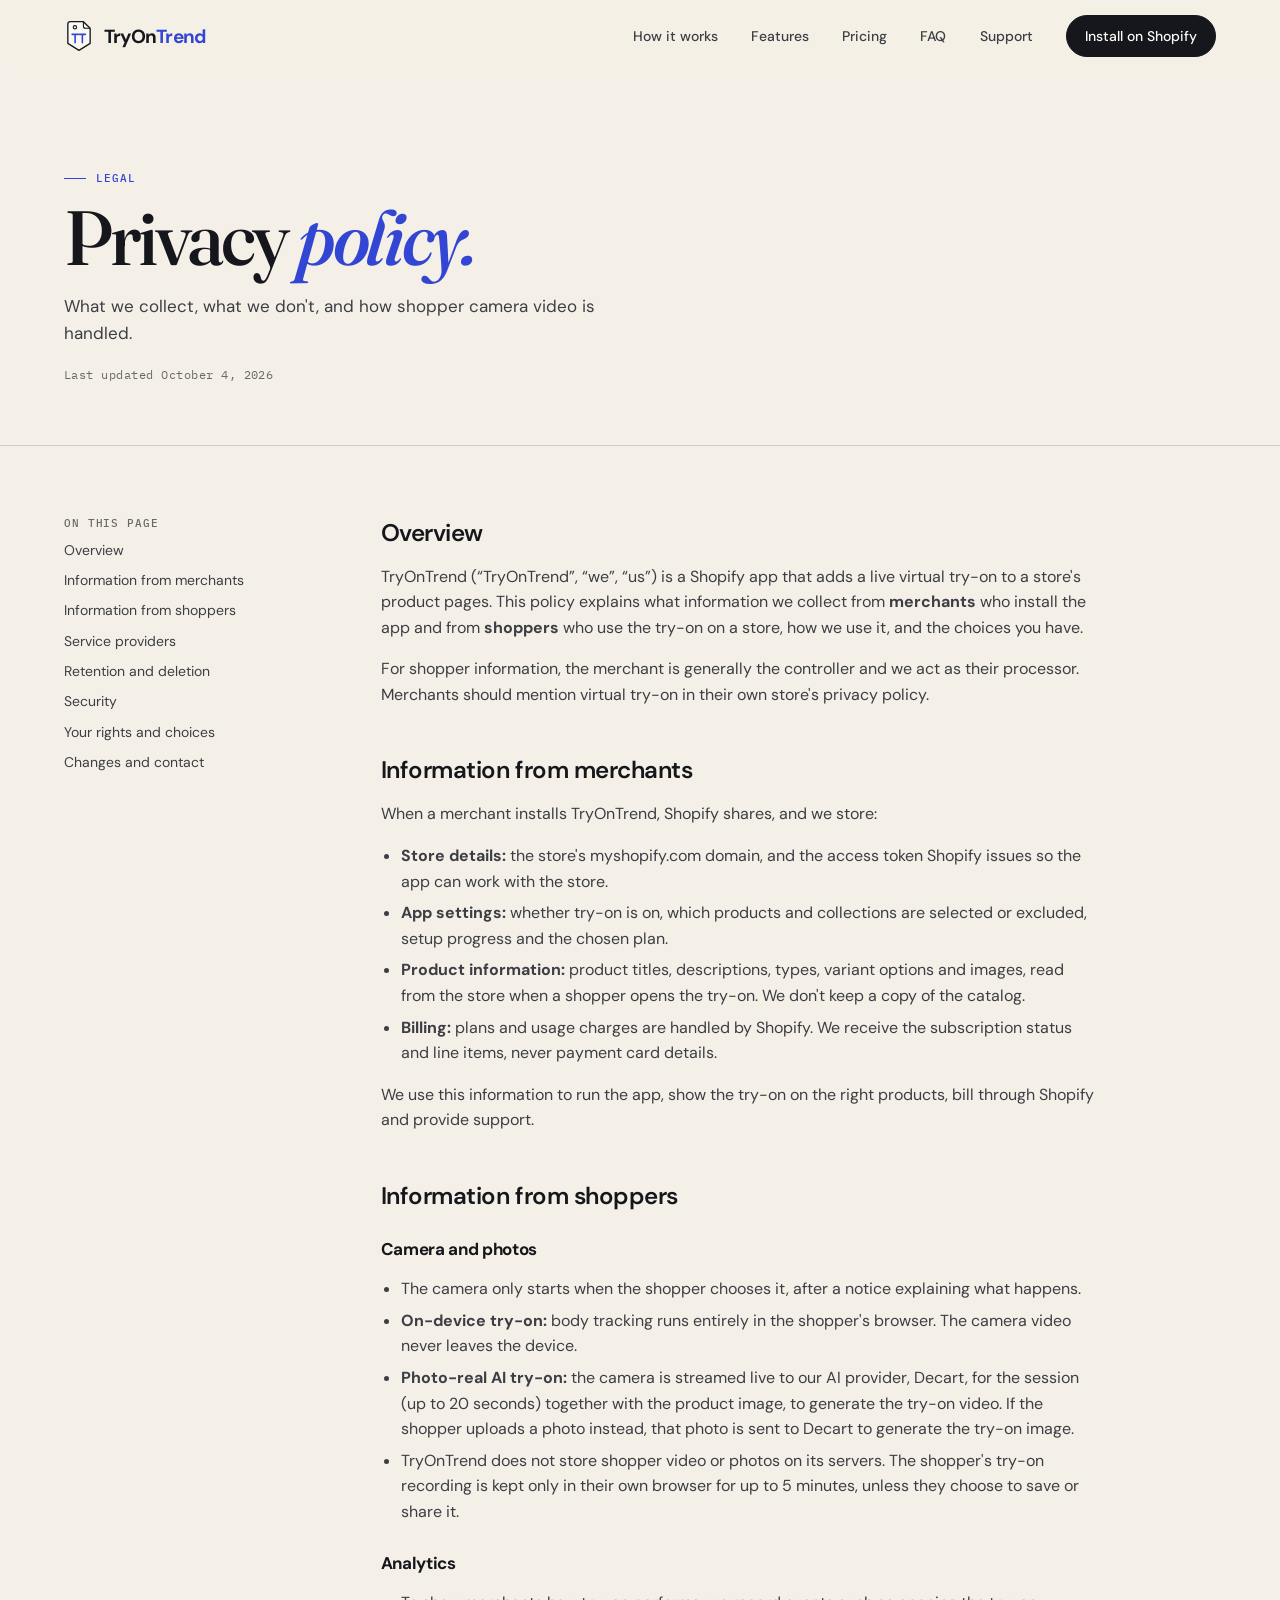
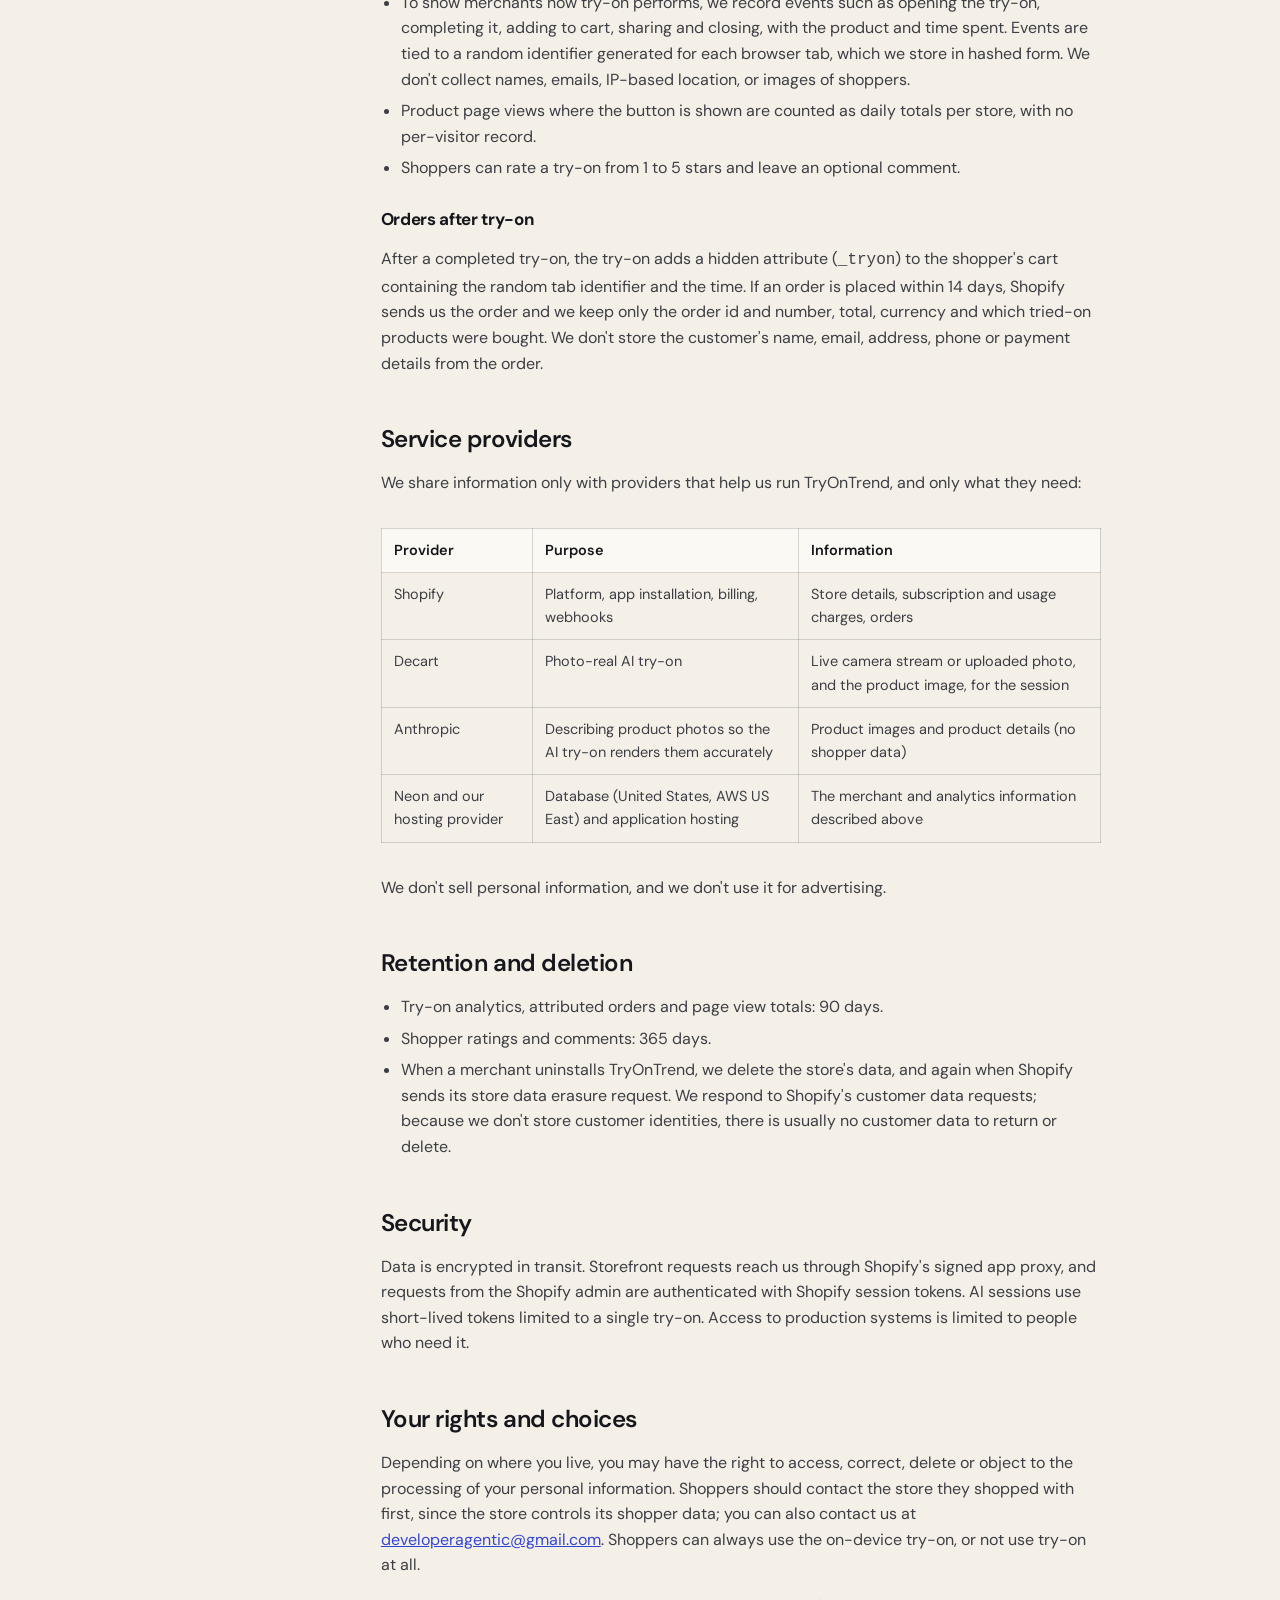
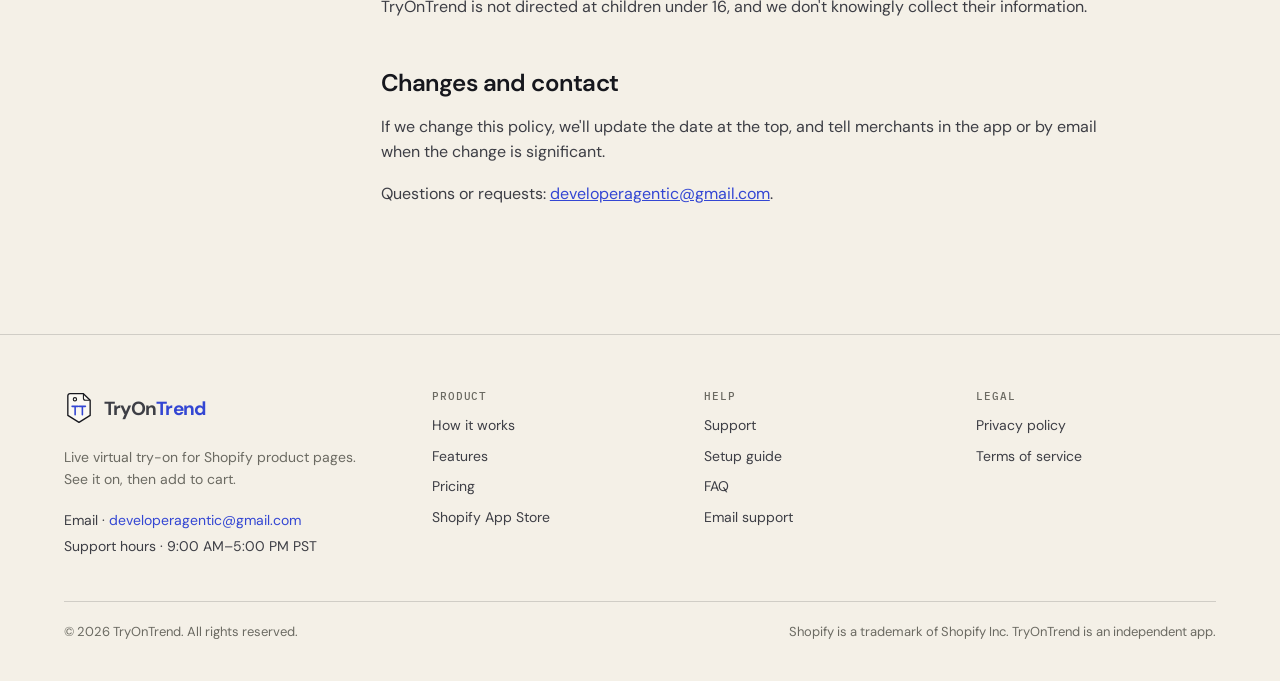
==== commit dbd6fff3: "Use developeragentic@gmail.com for support until domain email is set up Co-Authored-By: Claude Opus " ====
--- a/privacy/index.html
+++ b/privacy/index.html
@@ -117,11 +117,11 @@
           <h2 id="security">Security</h2>
           <p>Data is encrypted in transit. Storefront requests reach us through Shopify's signed app proxy, and requests from the Shopify admin are authenticated with Shopify session tokens. AI sessions use short-lived tokens limited to a single try-on. Access to production systems is limited to people who need it.</p>
           <h2 id="rights">Your rights and choices</h2>
-          <p>Depending on where you live, you may have the right to access, correct, delete or object to the processing of your personal information. Shoppers should contact the store they shopped with first, since the store controls its shopper data; you can also contact us at <a href="mailto:support@tryontrend.com">support@tryontrend.com</a>. Shoppers can always use the on-device try-on, or not use try-on at all.</p>
+          <p>Depending on where you live, you may have the right to access, correct, delete or object to the processing of your personal information. Shoppers should contact the store they shopped with first, since the store controls its shopper data; you can also contact us at <a href="mailto:developeragentic@gmail.com">developeragentic@gmail.com</a>. Shoppers can always use the on-device try-on, or not use try-on at all.</p>
           <p>TryOnTrend is not directed at children under 16, and we don't knowingly collect their information.</p>
           <h2 id="changes">Changes and contact</h2>
           <p>If we change this policy, we'll update the date at the top, and tell merchants in the app or by email when the change is significant.</p>
-          <p>Questions or requests: <a href="mailto:support@tryontrend.com">support@tryontrend.com</a>.</p>
+          <p>Questions or requests: <a href="mailto:developeragentic@gmail.com">developeragentic@gmail.com</a>.</p>
       </article>
     </div>
   </main>
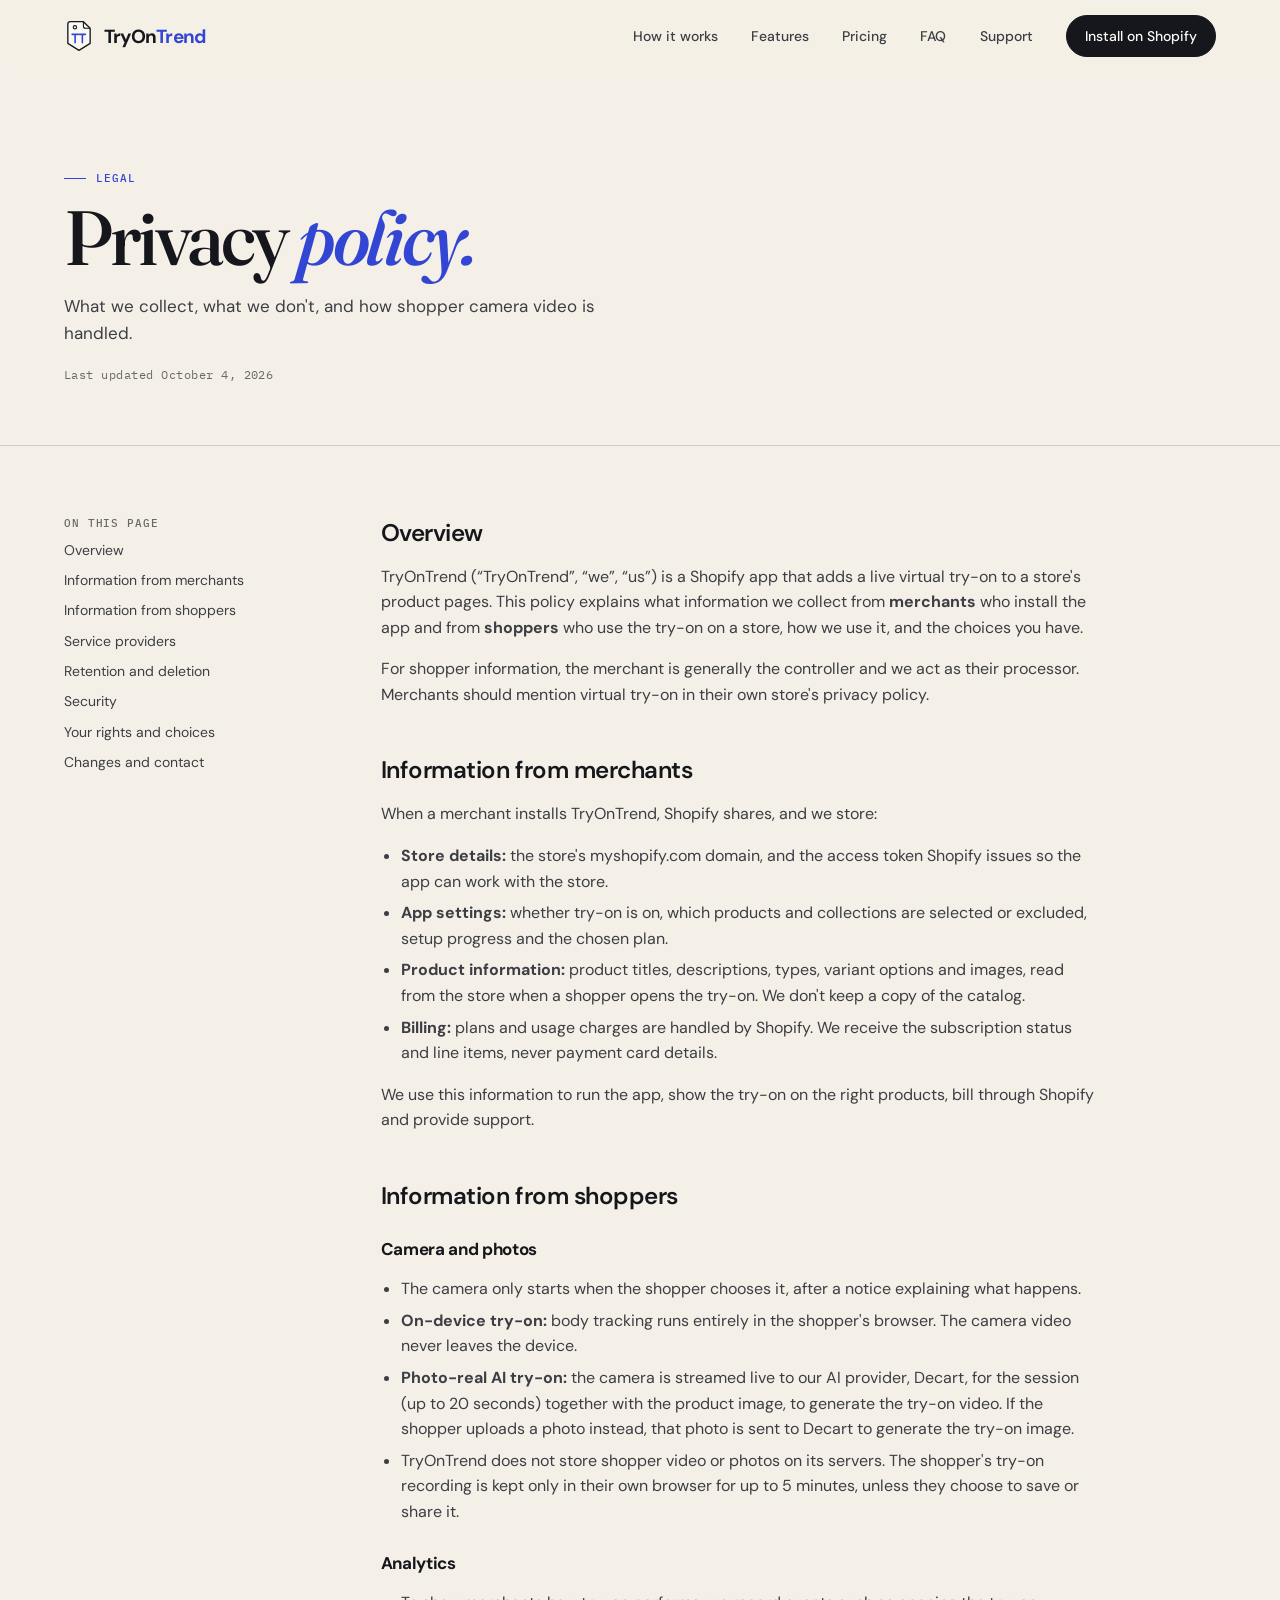
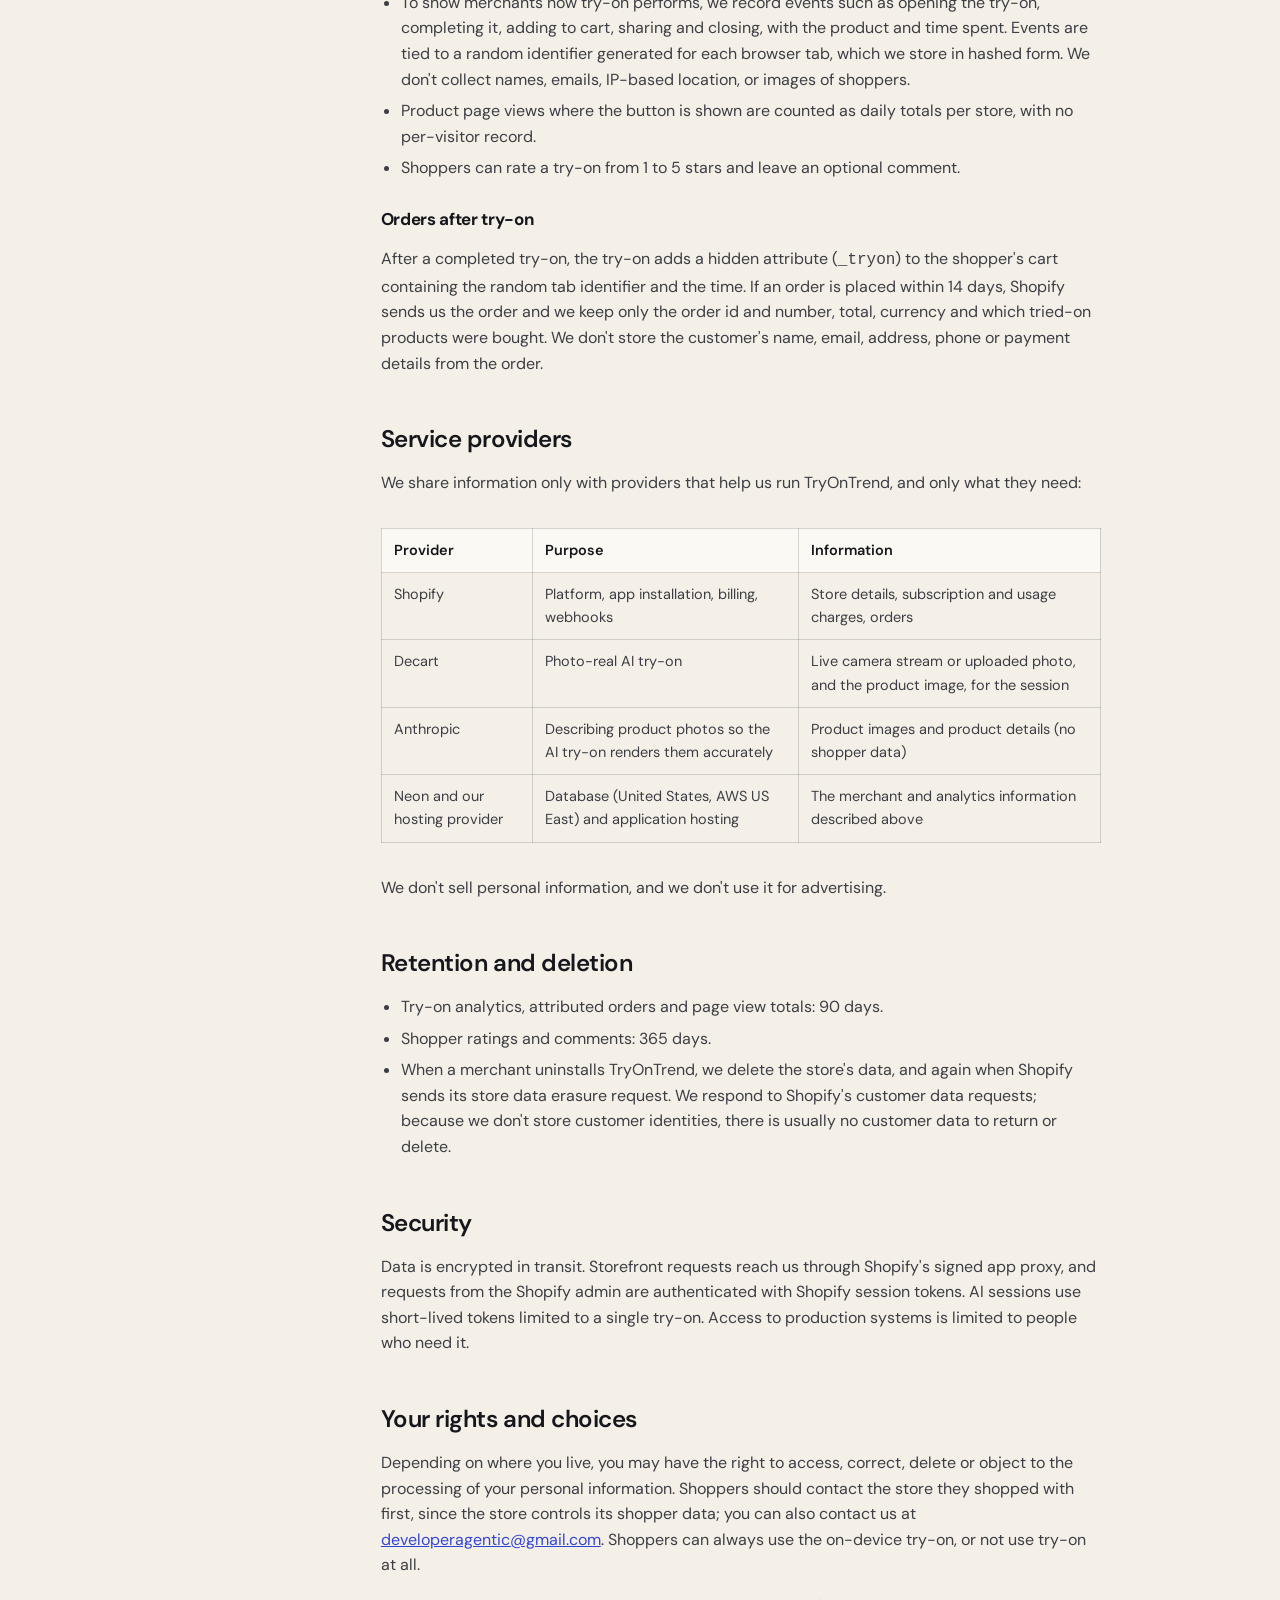
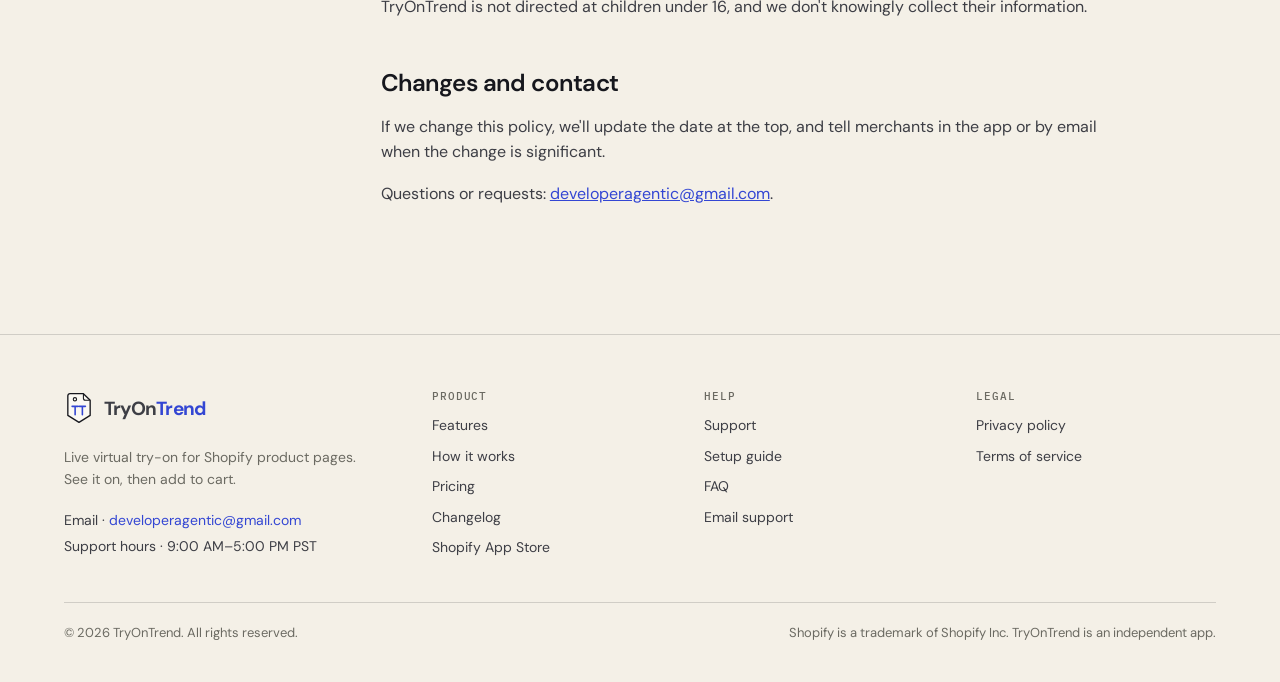
==== commit e77fdfb2: "Add Features, How it works, Pricing, FAQ and Changelog pages; shared header and footer Header links " ====
--- a/privacy/index.html
+++ b/privacy/index.html
@@ -31,10 +31,10 @@
       <button class="menu-toggle" type="button" aria-expanded="false" aria-controls="nav-panel" aria-label="Open menu"><svg viewBox="0 0 24 24" fill="none" stroke="currentColor" stroke-width="2" stroke-linecap="round" stroke-linejoin="round" aria-hidden="true" focusable="false"><path d="M4 7h16M4 12h16M4 17h16"/></svg></button>
       <div class="nav-panel" id="nav-panel">
         <nav class="nav" aria-label="Main">
-          <a href="/#how-it-works">How it works</a>
-          <a href="/#features">Features</a>
-          <a href="/#pricing">Pricing</a>
-          <a href="/#faq">FAQ</a>
+          <a href="/how-it-works/">How it works</a>
+          <a href="/features/">Features</a>
+          <a href="/pricing/">Pricing</a>
+          <a href="/faq/">FAQ</a>
           <a href="/support/">Support</a>
           <a class="btn header-cta" href="https://apps.shopify.com/tryontrend">Install on Shopify</a>
         </nav>
@@ -139,9 +139,10 @@
         <div>
           <h2>Product</h2>
           <ul>
-            <li><a href="/#how-it-works">How it works</a></li>
-            <li><a href="/#features">Features</a></li>
-            <li><a href="/#pricing">Pricing</a></li>
+            <li><a href="/features/">Features</a></li>
+            <li><a href="/how-it-works/">How it works</a></li>
+            <li><a href="/pricing/">Pricing</a></li>
+            <li><a href="/changelog/">Changelog</a></li>
             <li><a href="https://apps.shopify.com/tryontrend">Shopify App Store</a></li>
           </ul>
         </div>
@@ -149,8 +150,8 @@
           <h2>Help</h2>
           <ul>
             <li><a href="/support/">Support</a></li>
-            <li><a href="/support/#setup">Setup guide</a></li>
-            <li><a href="/#faq">FAQ</a></li>
+            <li><a href="/how-it-works/#setup">Setup guide</a></li>
+            <li><a href="/faq/">FAQ</a></li>
             <li><a href="mailto:developeragentic@gmail.com">Email support</a></li>
           </ul>
         </div>
--- a/assets/css/site.css
+++ b/assets/css/site.css
@@ -1572,3 +1572,118 @@
 .footer-contact a {
   color: var(--cobalt);
 }
+
+/* Pricing page ------------------------------------------------------------------ */
+
+.more-link {
+  margin: 24px 0 0;
+}
+
+.more-link a {
+  display: inline-flex;
+  align-items: center;
+  gap: 8px;
+  color: var(--cobalt);
+  font-weight: 600;
+  text-decoration: none;
+}
+
+.more-link svg {
+  width: 18px;
+  height: 18px;
+}
+
+.compare {
+  width: 100%;
+  min-width: 640px;
+  border-collapse: collapse;
+  font-size: 15px;
+  font-variant-numeric: tabular-nums;
+}
+
+.compare th,
+.compare td {
+  padding: 14px 16px;
+  border-bottom: 1px solid var(--line);
+  text-align: center;
+}
+
+.compare thead th {
+  color: var(--ink);
+  font: 600 15px/1.3 var(--sans);
+  border-bottom: 1px solid var(--line-strong);
+}
+
+.compare tbody th {
+  color: var(--ink-2);
+  font-weight: 500;
+  text-align: left;
+}
+
+.compare td {
+  color: var(--ink);
+}
+
+.compare th:nth-child(4),
+.compare td:nth-child(4) {
+  background: var(--cobalt-soft);
+}
+
+.worked {
+  padding: 24px;
+  border: 1px solid var(--line);
+  border-radius: var(--radius);
+  background: var(--paper-2);
+}
+
+.worked dl {
+  display: grid;
+  margin: 0;
+}
+
+.worked dl div {
+  display: flex;
+  justify-content: space-between;
+  gap: 16px;
+  padding: 10px 0;
+  border-bottom: 1px solid var(--line);
+}
+
+.worked dt {
+  color: var(--ink-2);
+}
+
+.worked dd {
+  margin: 0;
+  font: 500 15px/1.6 var(--mono);
+  font-variant-numeric: tabular-nums;
+  text-align: right;
+}
+
+.worked .total {
+  border-bottom: 0;
+  font-weight: 600;
+}
+
+.worked .total dt,
+.worked .total dd {
+  color: var(--ink);
+  font-weight: 600;
+}
+
+/* FAQ page ---------------------------------------------------------------------- */
+
+.faq-groups {
+  max-width: 760px;
+}
+
+.faq-groups h2 {
+  margin: 48px 0 8px;
+  font: 600 24px/1.25 var(--sans);
+  letter-spacing: -0.02em;
+  scroll-margin-top: 96px;
+}
+
+.faq-groups h2:first-child {
+  margin-top: 0;
+}
